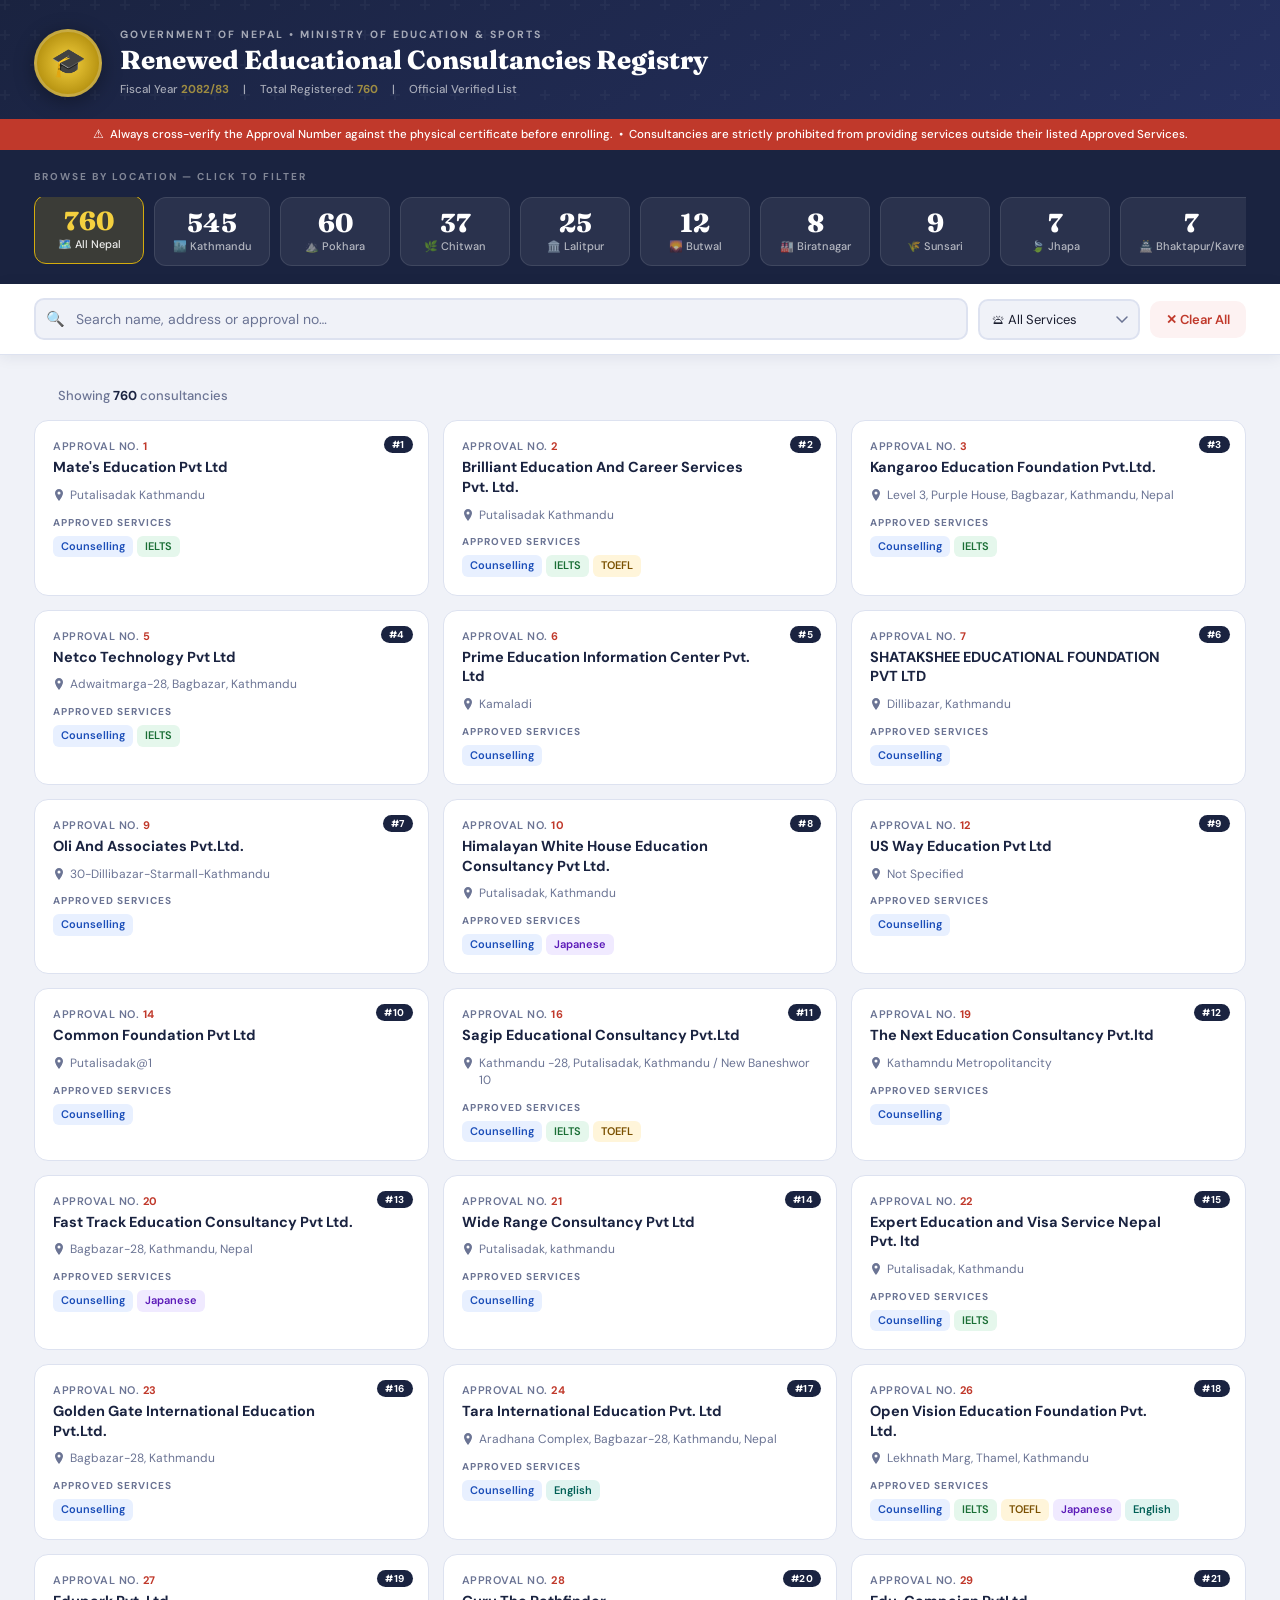
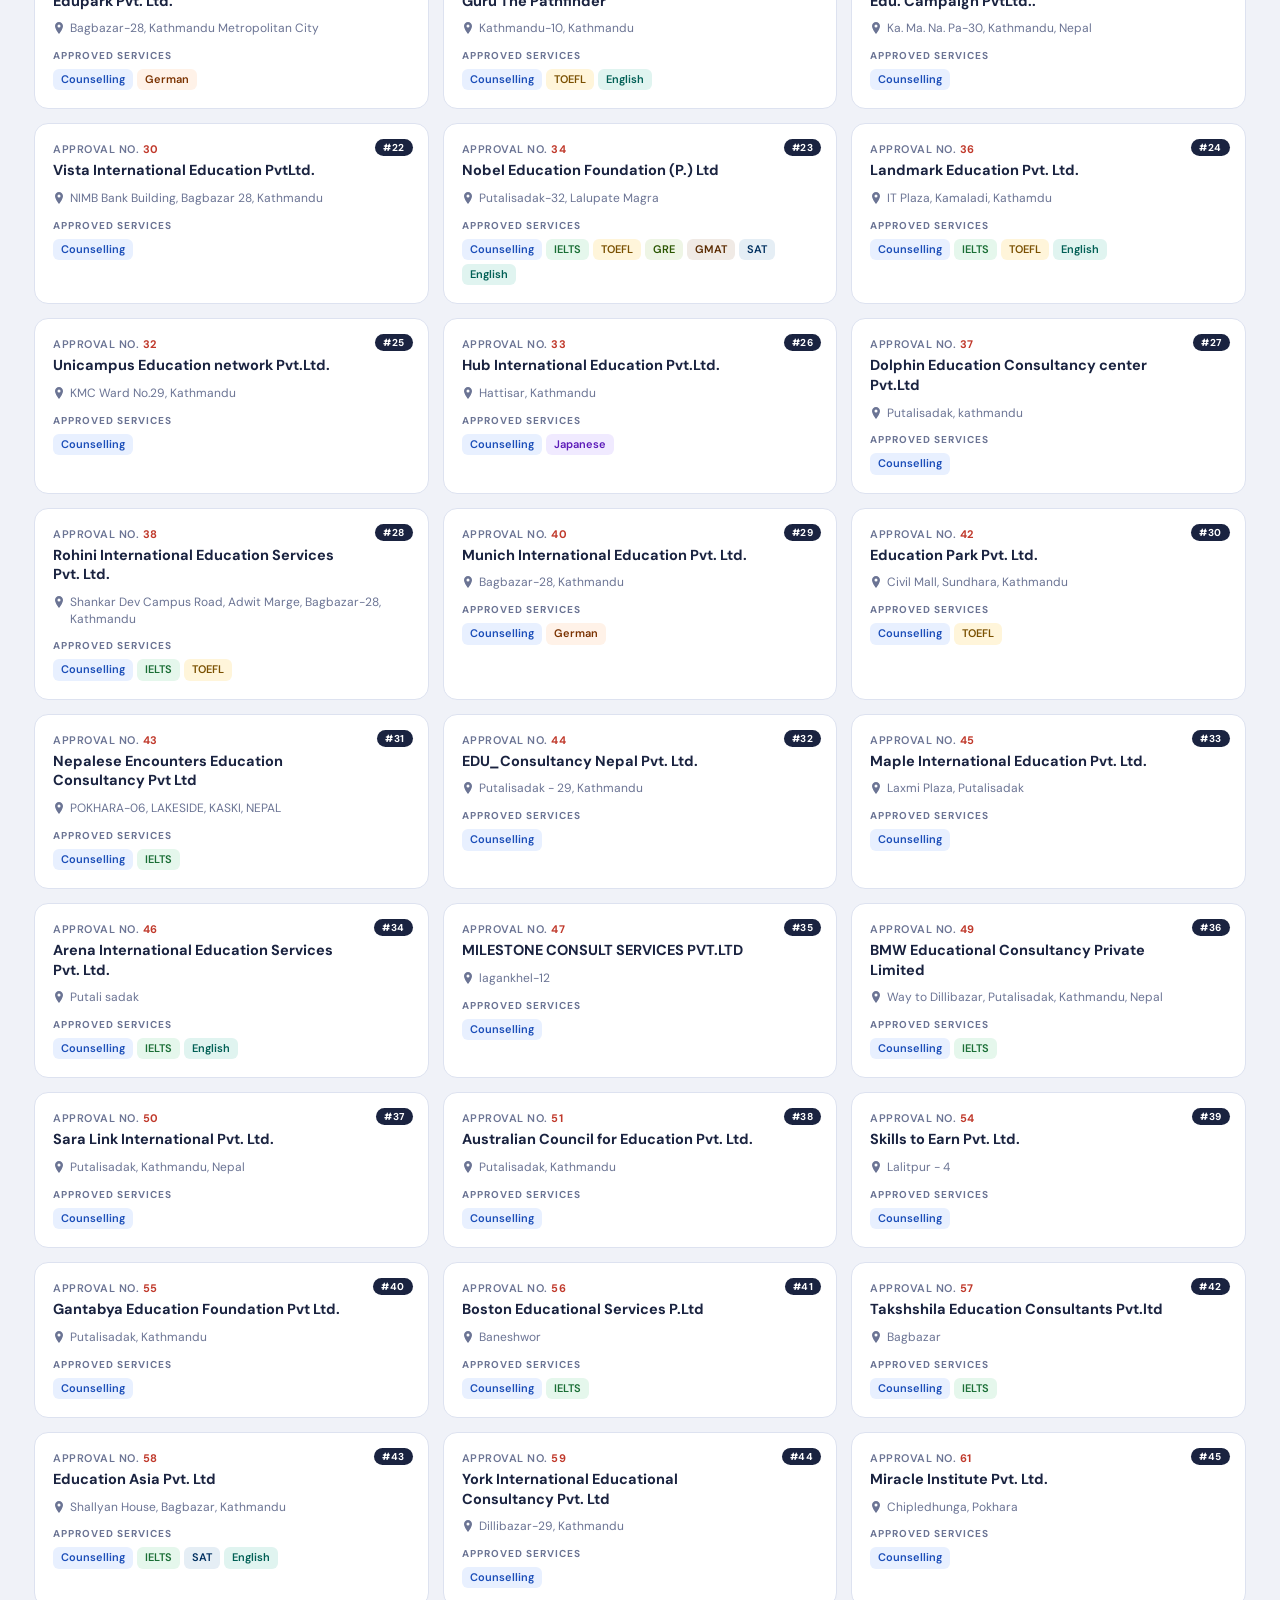
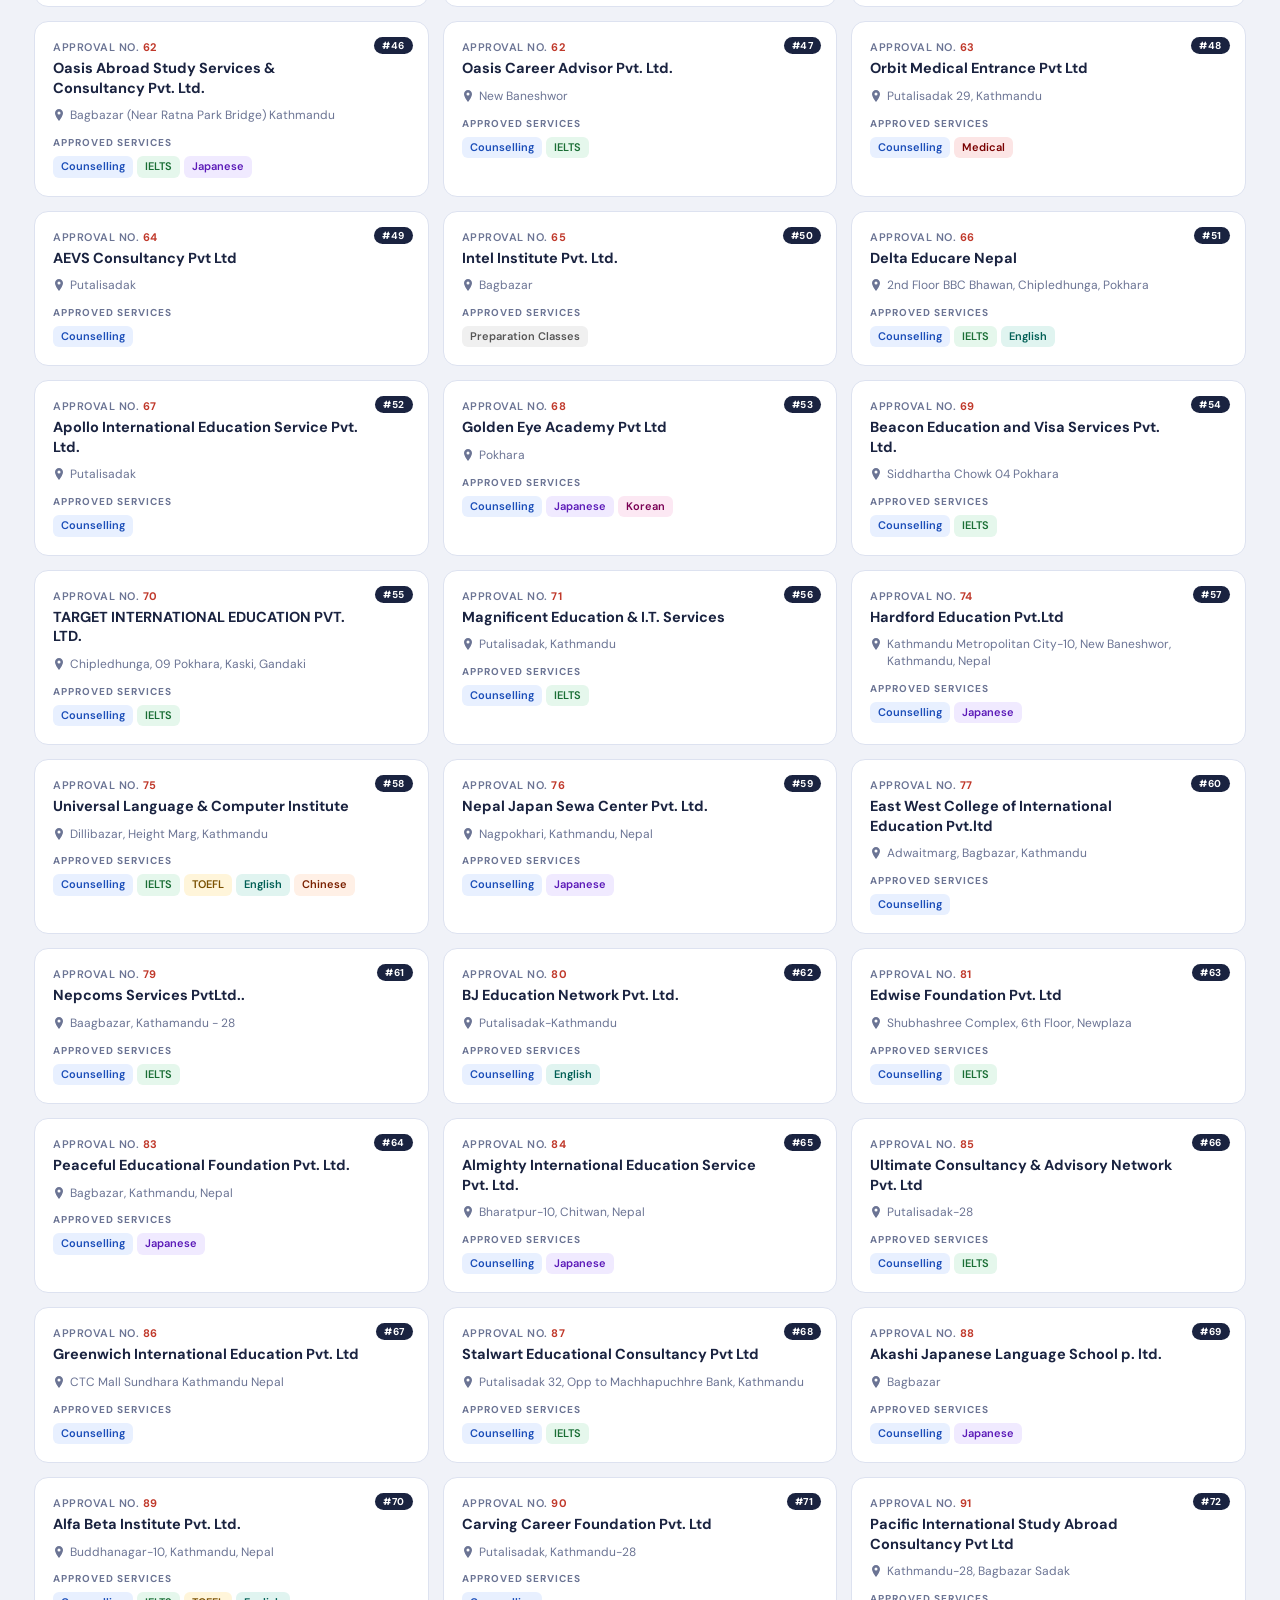
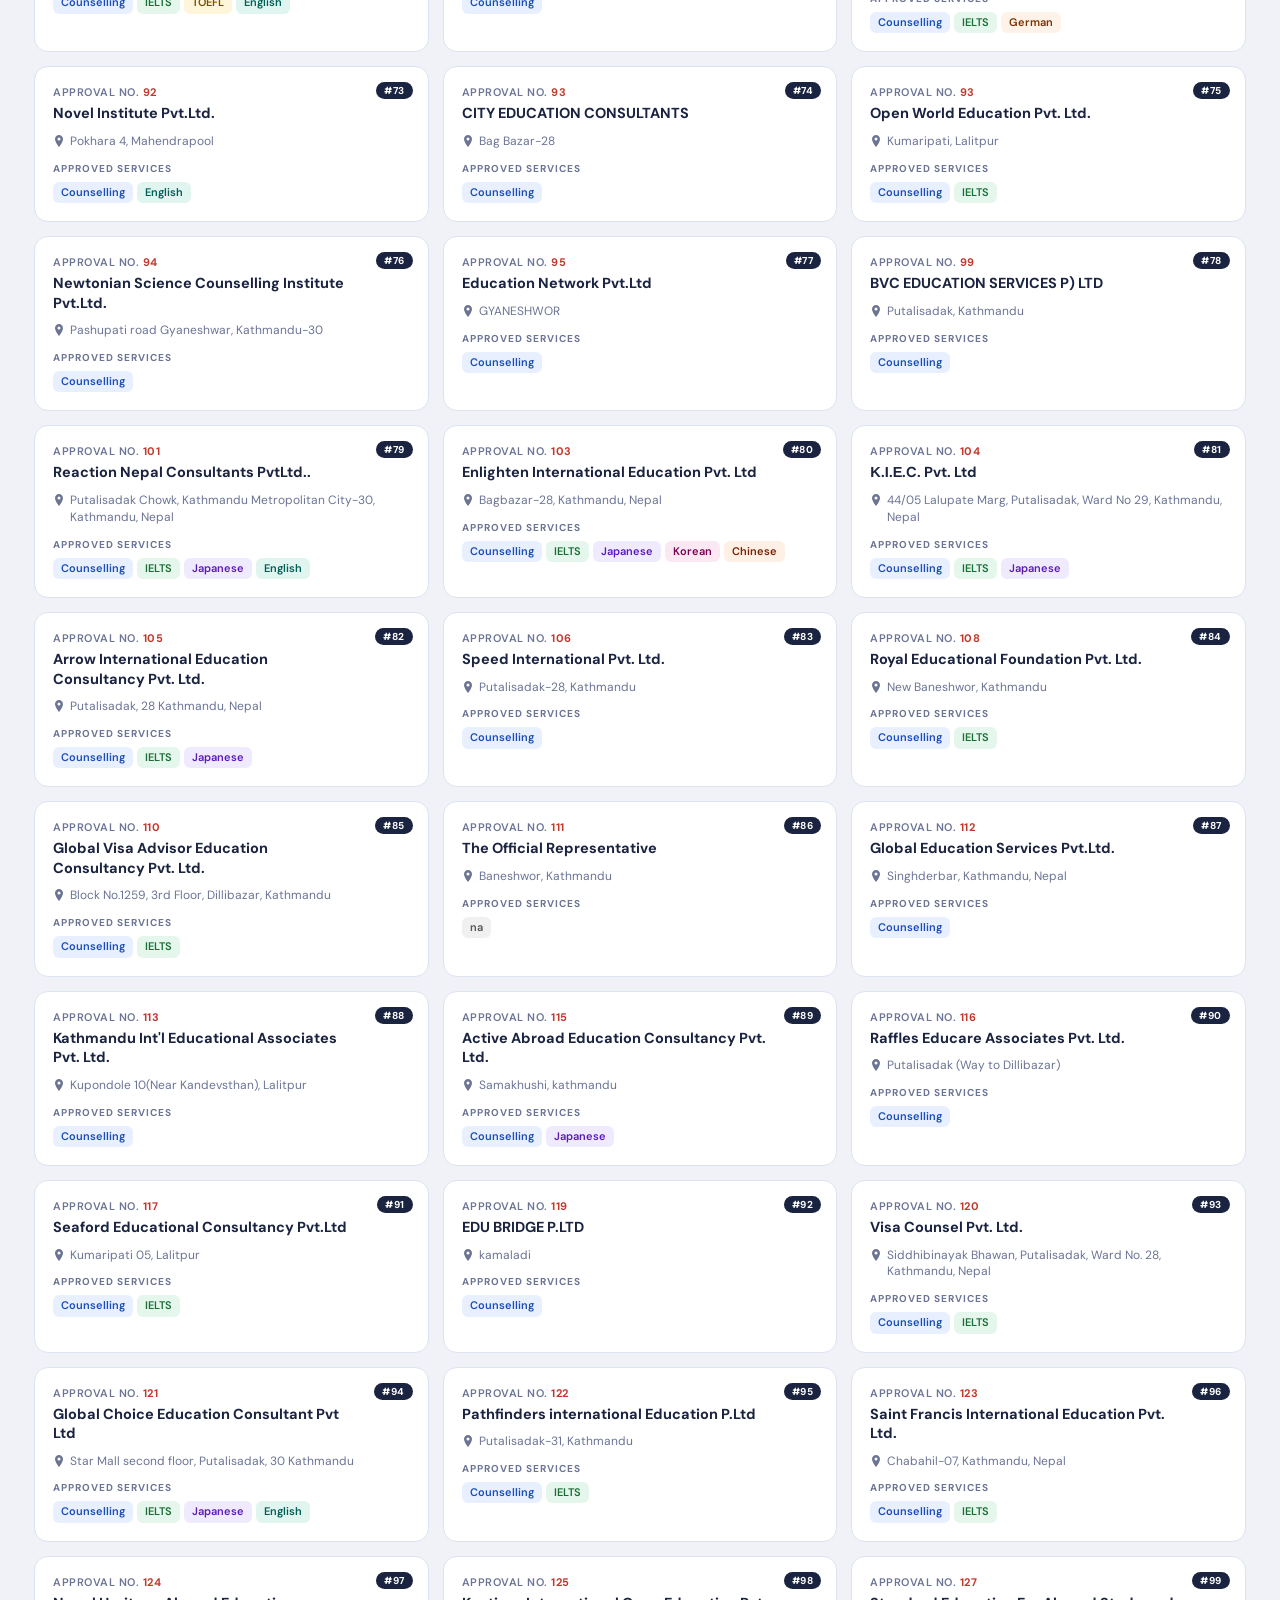
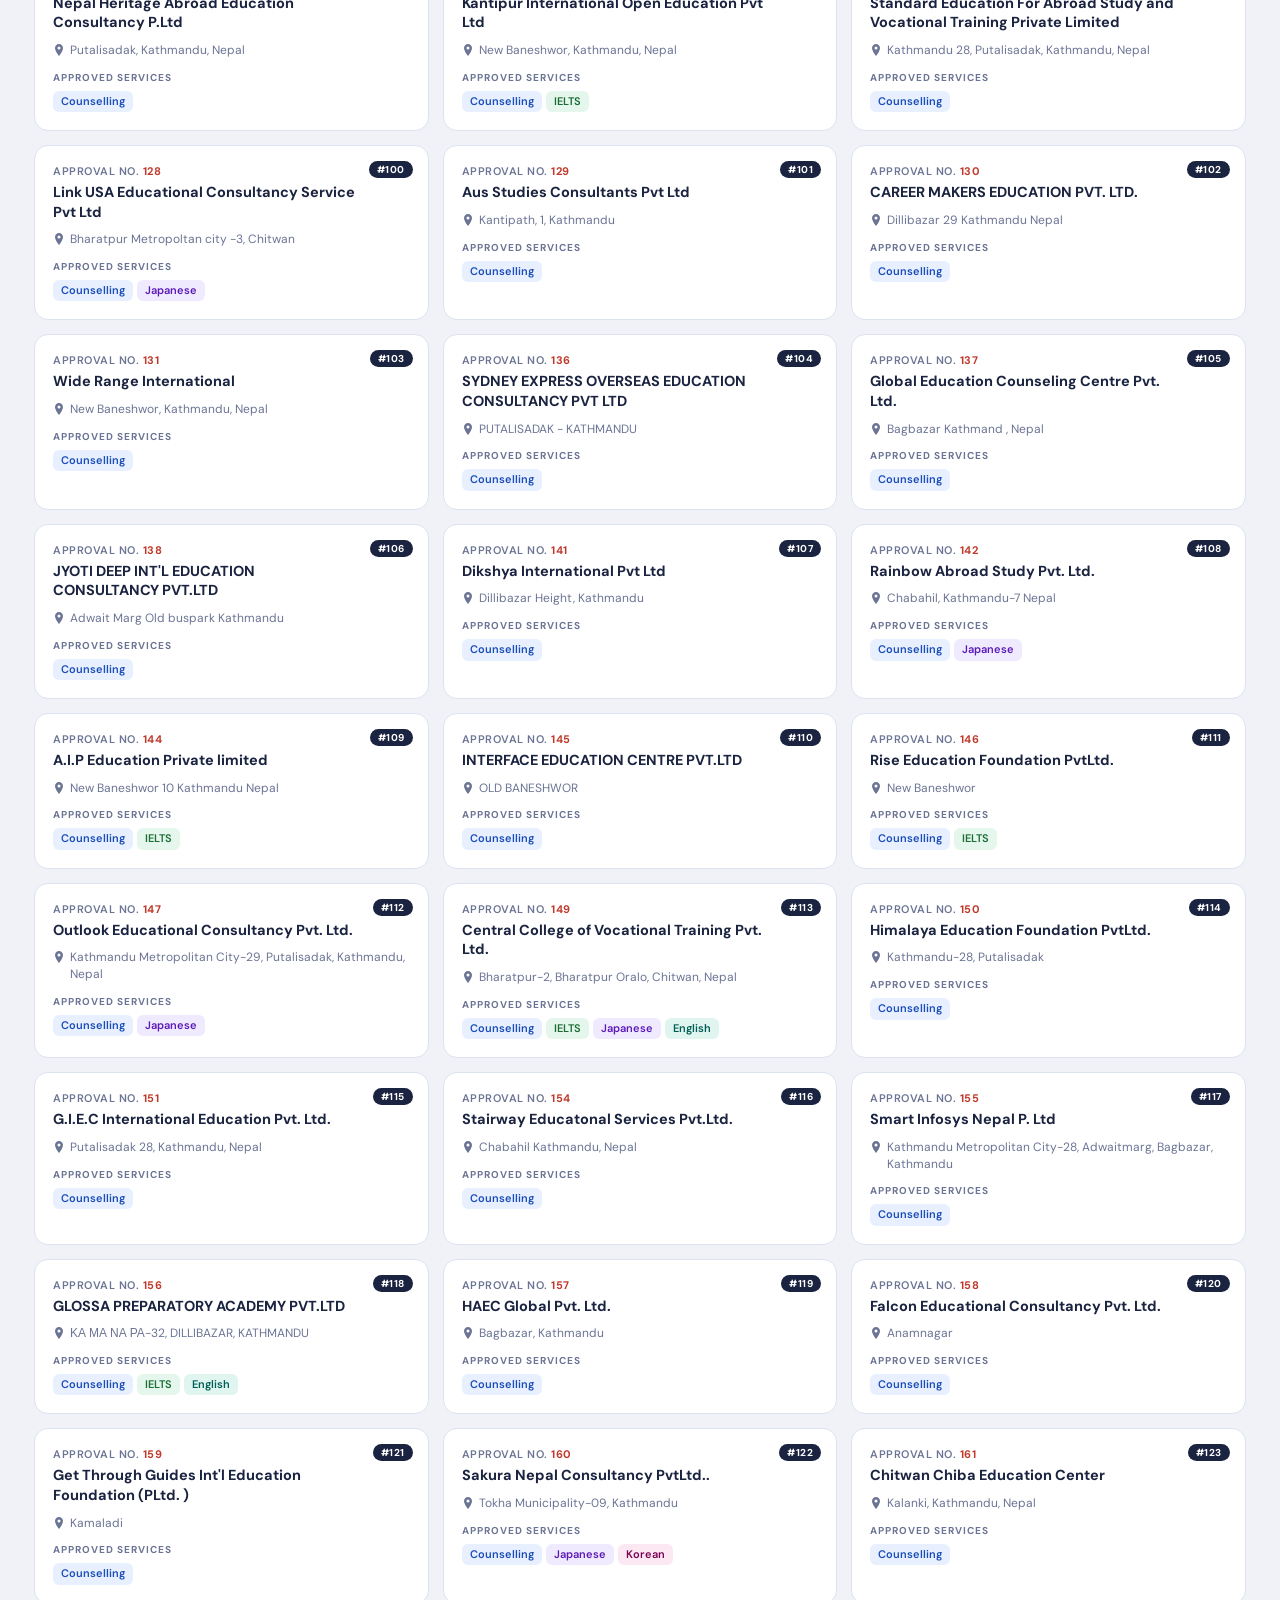
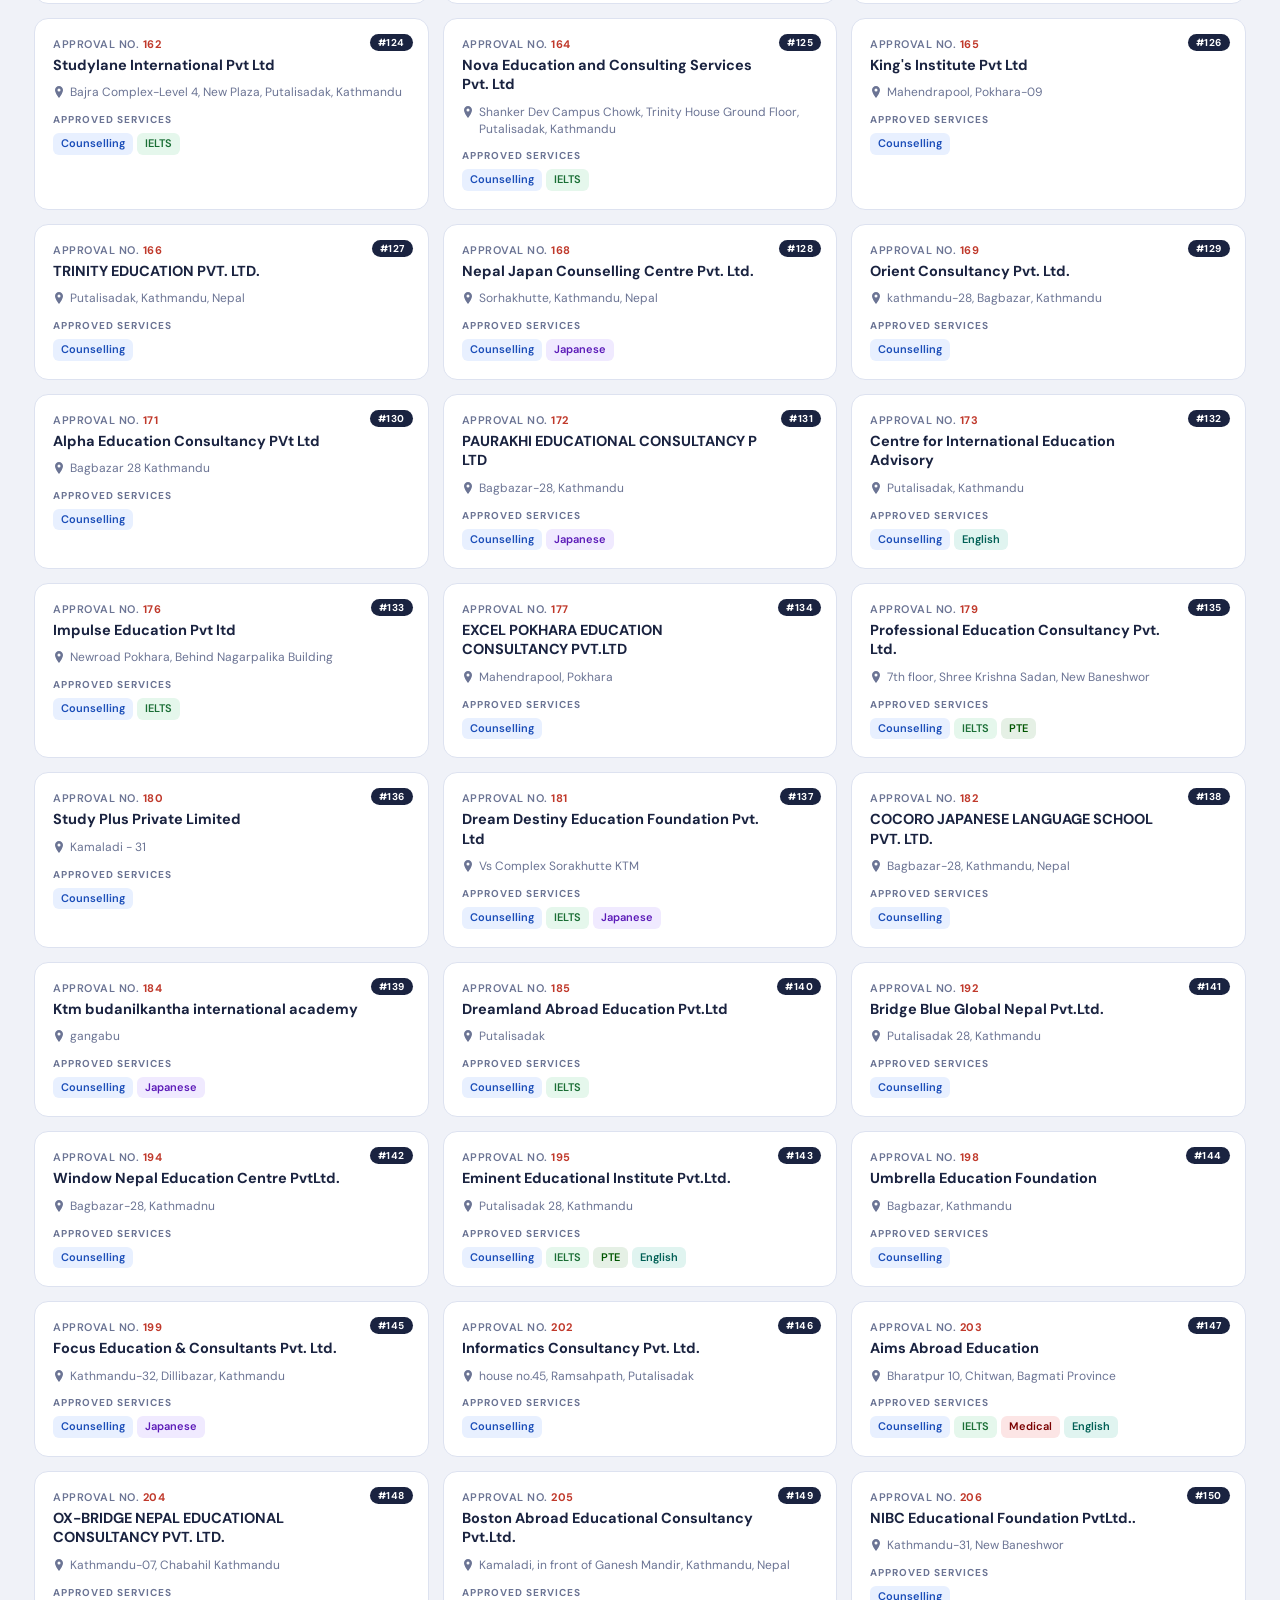
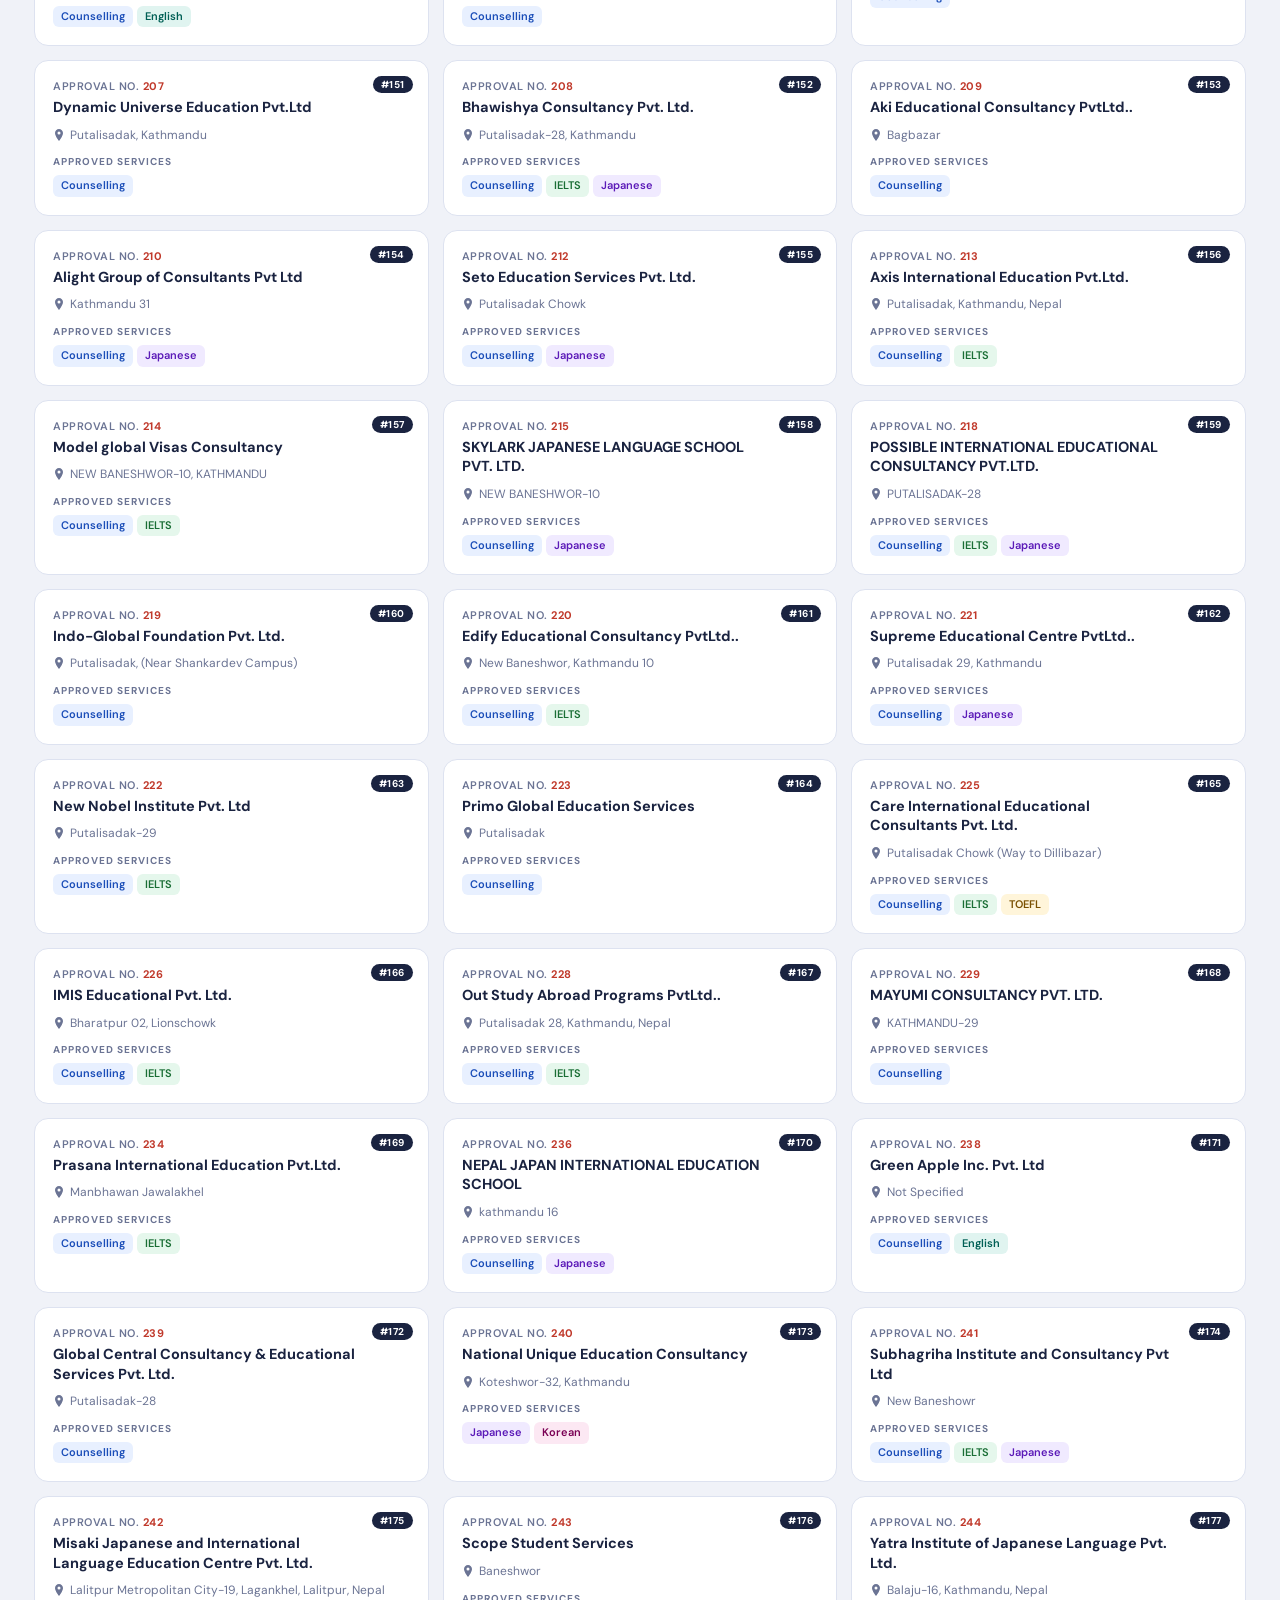
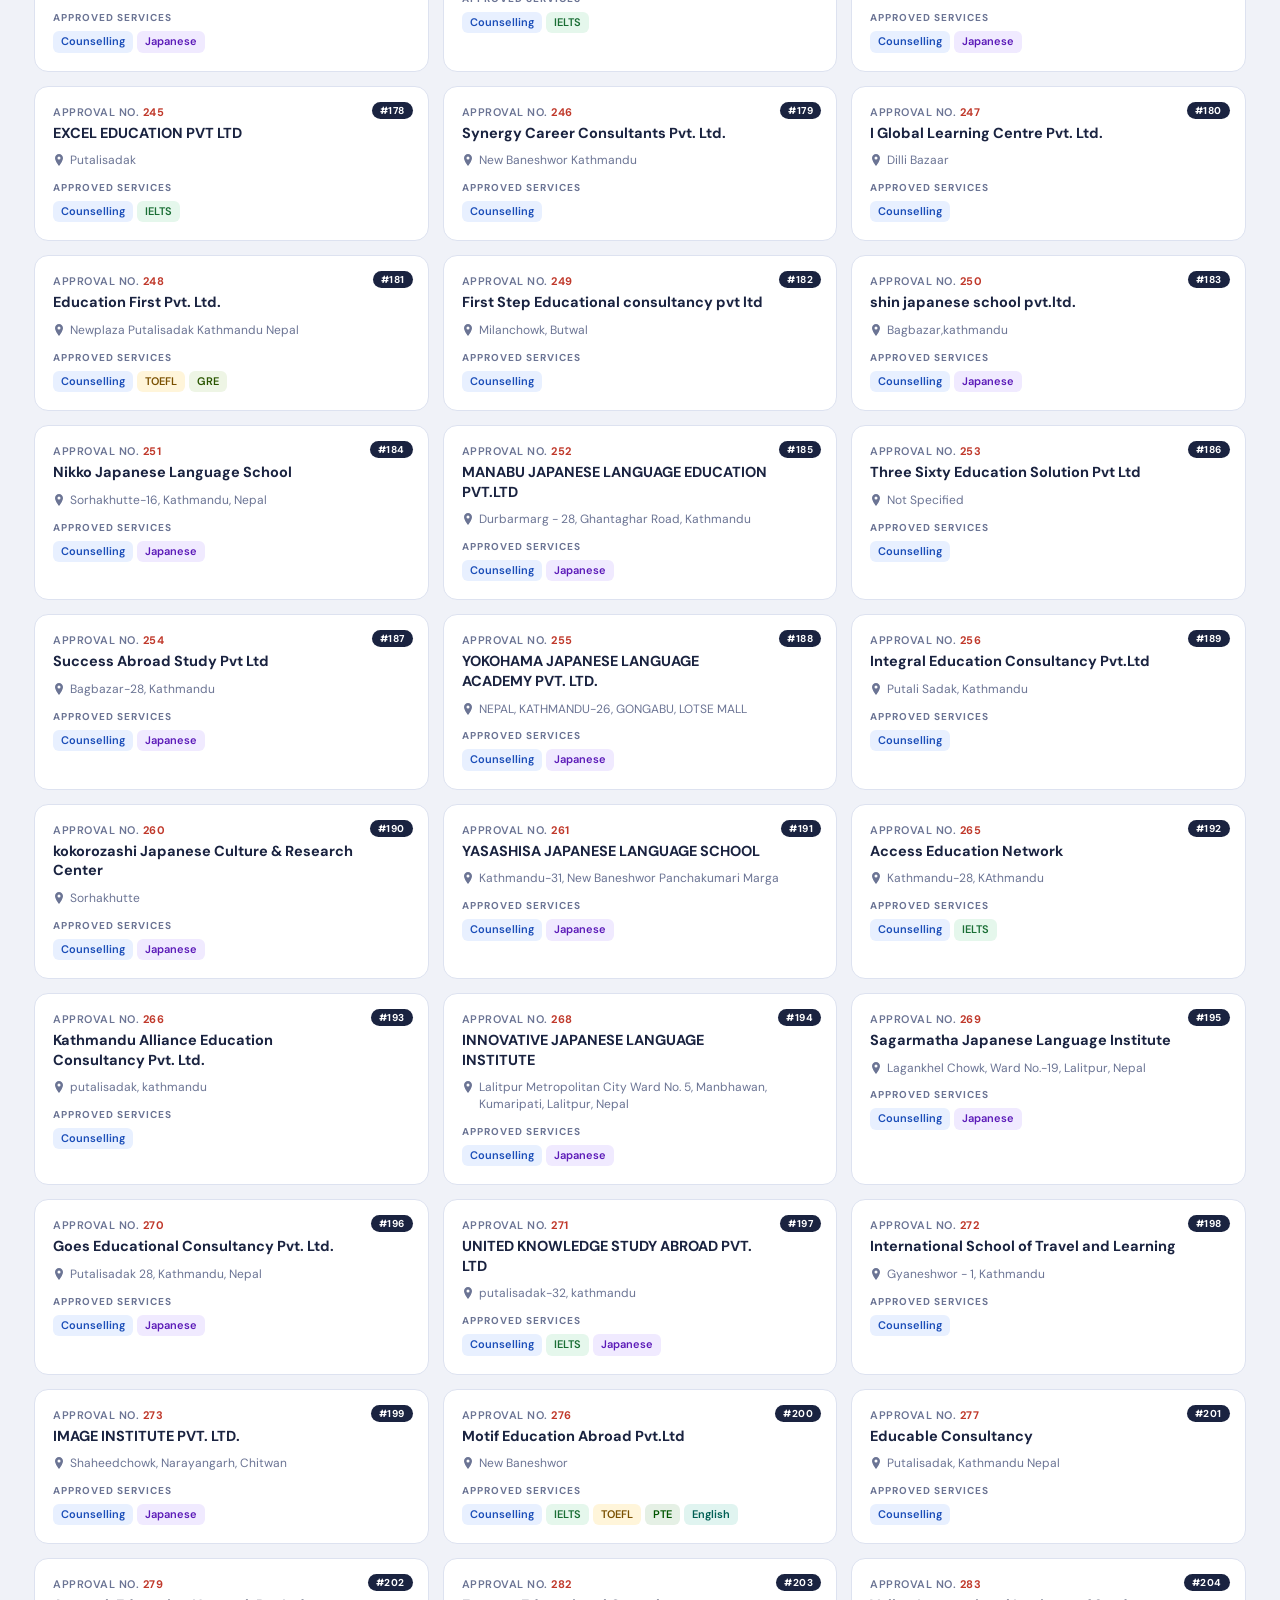
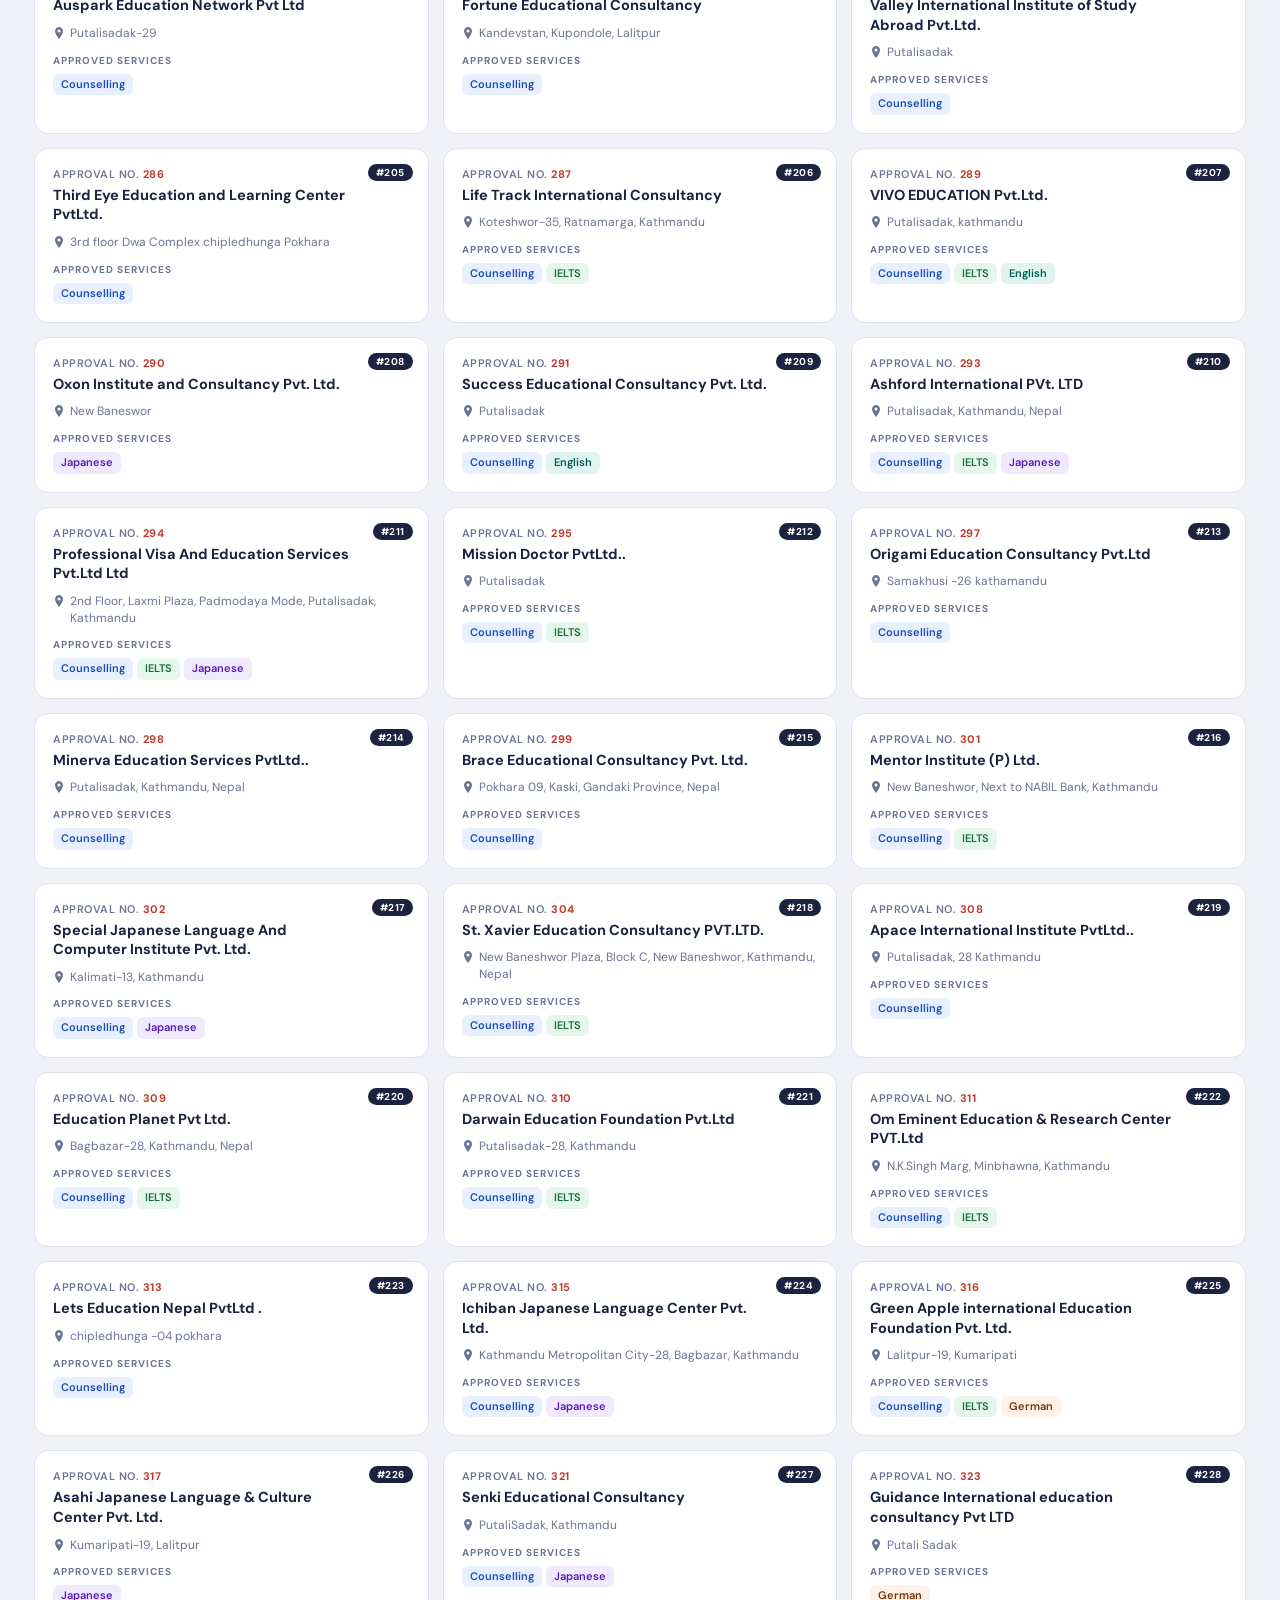
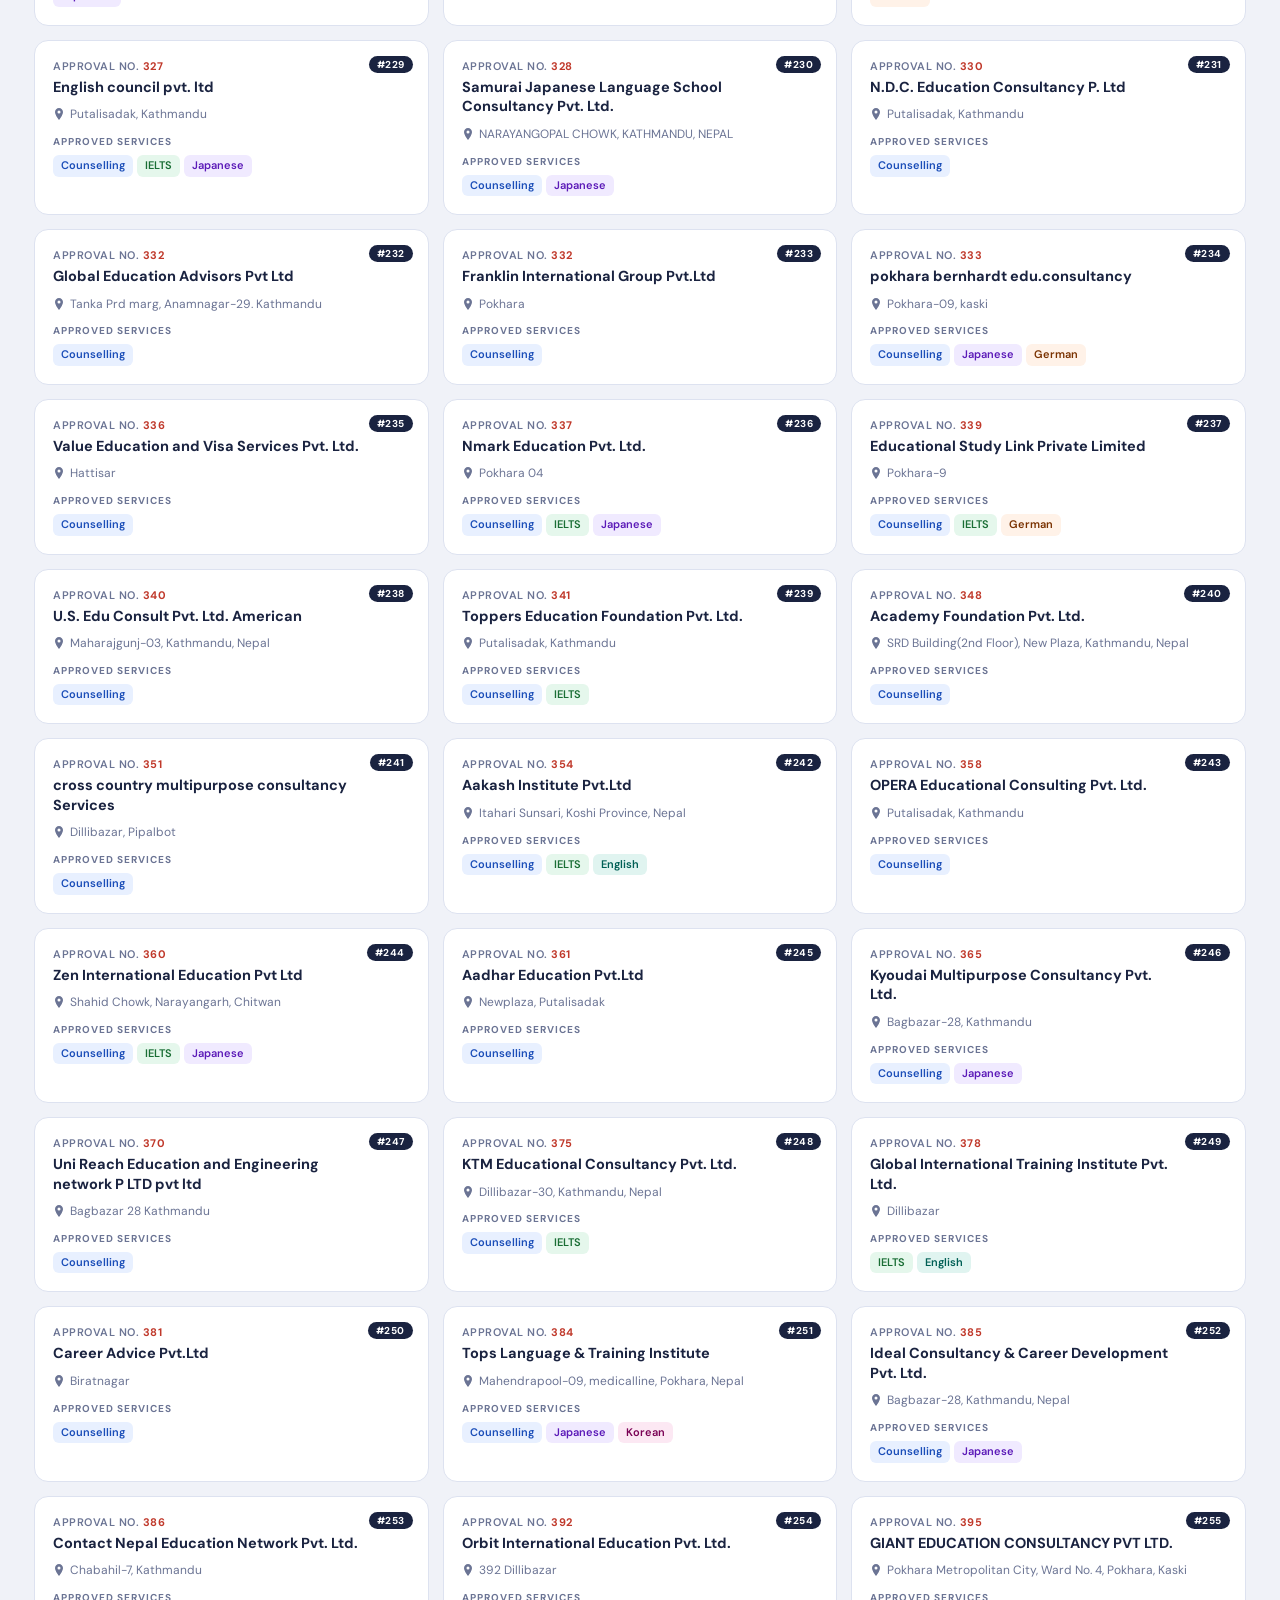
==== index.html @ 08cacb6c "Add files via upload" ====
<!DOCTYPE html>
<html lang="en">
<head>
<meta charset="UTF-8">
<meta name="viewport" content="width=device-width, initial-scale=1.0">
<title>Renewed Consultancies Registry FY 2082/83 | Ministry of Education & Sports, Nepal</title>
<link href="https://fonts.googleapis.com/css2?family=DM+Sans:ital,wght@0,300;0,400;0,500;0,600;0,700;1,400&family=Fraunces:wght@700;800&display=swap" rel="stylesheet">
<link rel="stylesheet" href="styles.css">
</head>
<body>
<noscript><div style="padding:16px;background:#fff3cd;color:#4f3b00;text-align:center;font-family:Arial,sans-serif;">This registry requires JavaScript. Please enable JavaScript to view the consultancy list.</div></noscript>

<header>
  <div class="hdr-inner">
    <div class="hdr-badge">🎓</div>
    <div>
      <div class="hdr-sub">Government of Nepal &bull; Ministry of Education &amp; Sports</div>
      <div class="hdr-title">Renewed Educational Consultancies Registry</div>
      <div class="hdr-meta">
        <span>Fiscal Year <b>2082/83</b></span>
        <span>|</span>
        <span>Total Registered: <b id="totalCount">–</b></span>
        <span>|</span>
        <span>Official Verified List</span>
      </div>
    </div>
  </div>
</header>

<div class="notice">
  ⚠&nbsp; Always cross-verify the Approval Number against the physical certificate before enrolling.
  &nbsp;•&nbsp; Consultancies are strictly prohibited from providing services outside their listed Approved Services.
</div>

<div class="loc-section">
  <div class="loc-inner">
    <div class="loc-label">Browse by Location — click to filter</div>
    <div class="loc-cards" id="locCards"></div>
  </div>
</div>

<div class="search-wrap">
  <div class="search-inner">
    <div class="search-box">
      <span class="s-icon">🔍</span>
      <input type="text" id="searchInput" placeholder="Search name, address or approval no…" autocomplete="off">
    </div>
    <select class="fsel" id="serviceFilter">
      <option value="">🛎 All Services</option>
      <option value="ielts">IELTS Preparation</option>
      <option value="toefl">TOEFL Preparation</option>
      <option value="pte">PTE Preparation</option>
      <option value="gre">GRE Preparation</option>
      <option value="gmat">GMAT Preparation</option>
      <option value="sat">SAT Preparation</option>
      <option value="medical">Medical Entrance</option>
      <option value="japanese">Japanese Language</option>
      <option value="english">English Language</option>
      <option value="german">German Language</option>
      <option value="korean">Korean Language</option>
      <option value="chinese">Chinese Language</option>
      <option value="french">French Language</option>
    </select>
    <button class="clear-btn" onclick="clearAll()">✕ Clear All</button>
  </div>
</div>

<div class="main">
  <div class="stats-bar">
    <div class="res-count">Showing <strong id="shownCount">–</strong> consultancies</div>
    <div class="chips" id="chips"></div>
  </div>
  <div class="grid" id="grid"></div>
</div>

<footer>
  <strong>Ministry of Education &amp; Sports — Government of Nepal</strong><br>
  Renewed Educational Consultancies Master Registry &bull; FY 2082/83<br>
  This is an official verified list. Always verify the physical approval certificate before enrolling.
</footer>

<script src="script.js" defer></script>
</body>
</html>
---- styles.css ----
:root {
  --navy:#1a2340; --navy2:#253060; --red:#C0392B; --red2:#e74c3c;
  --gold:#D4AC0D; --gold2:#f4d03f;
  --bg:#f0f2f8; --card:#fff; --border:#dde2f0;
  --text:#1a1d2e; --muted:#6b7494;
  --b-blue:#e8f0ff; --b-blue-t:#1a4db8;
  --b-green:#e5f7ec; --b-green-t:#1a6e35;
  --b-amber:#fff5da; --b-amber-t:#7a5000;
  --b-purple:#f0eaff; --b-purple-t:#5b1ab8;
  --b-teal:#e0f4f0; --b-teal-t:#005f55;
}
*{box-sizing:border-box;margin:0;padding:0}
body{font-family:'DM Sans',sans-serif;background:var(--bg);color:var(--text);min-height:100vh}

/* HEADER */
header{background:linear-gradient(145deg,var(--navy) 0%,var(--navy2) 100%);color:#fff;position:relative;overflow:hidden}
header::after{content:'';position:absolute;inset:0;background:url("data:image/svg+xml,%3Csvg width='60' height='60' viewBox='0 0 60 60' xmlns='http://www.w3.org/2000/svg'%3E%3Cg fill='%23fff' fill-opacity='0.03'%3E%3Cpath d='M36 34v-4h-2v4h-4v2h4v4h2v-4h4v-2h-4zm0-30V0h-2v4h-4v2h4v4h2V6h4V4h-4zM6 34v-4H4v4H0v2h4v4h2v-4h4v-2H6zM6 4V0H4v4H0v2h4v4h2V6h4V4H6z'/%3E%3C/g%3E%3C/svg%3E");pointer-events:none}
.hdr-inner{max-width:1260px;margin:0 auto;padding:28px 24px 22px;display:flex;align-items:center;gap:18px;position:relative;z-index:1}
.hdr-badge{width:68px;height:68px;flex-shrink:0;background:radial-gradient(circle,var(--gold2),#a07c00);border-radius:50%;display:flex;align-items:center;justify-content:center;font-size:28px;box-shadow:0 4px 20px rgba(0,0,0,.35);border:3px solid rgba(255,255,255,.2)}
.hdr-sub{font-size:10.5px;font-weight:700;letter-spacing:2px;text-transform:uppercase;opacity:.6;margin-bottom:4px}
.hdr-title{font-family:'Fraunces',serif;font-size:clamp(18px,3vw,26px);font-weight:800;line-height:1.2;margin-bottom:6px}
.hdr-meta{display:flex;gap:14px;flex-wrap:wrap}
.hdr-meta span{font-size:11.5px;opacity:.6;font-weight:500}
.hdr-meta b{color:var(--gold2);opacity:1}

/* NOTICE */
.notice{background:var(--red);color:#fff;font-size:11.5px;font-weight:500;padding:7px 24px;text-align:center;line-height:1.5}

/* LOCATION STAT CARDS */
.loc-section{background:var(--navy);padding:20px 0 0}
.loc-inner{max-width:1260px;margin:0 auto;padding:0 24px}
.loc-label{font-size:10px;font-weight:700;letter-spacing:2px;text-transform:uppercase;color:rgba(255,255,255,.45);margin-bottom:14px}
.loc-cards{display:flex;gap:10px;flex-wrap:nowrap;overflow-x:auto;padding-bottom:18px;scrollbar-width:thin;scrollbar-color:rgba(255,255,255,.15) transparent}
.loc-cards::-webkit-scrollbar{height:4px}
.loc-cards::-webkit-scrollbar-thumb{background:rgba(255,255,255,.15);border-radius:4px}
.loc-card{flex-shrink:0;background:rgba(255,255,255,.07);border:1.5px solid rgba(255,255,255,.1);border-radius:12px;padding:12px 18px;cursor:pointer;transition:background .18s,border-color .18s,transform .15s;text-align:center;min-width:110px}
.loc-card:hover{background:rgba(255,255,255,.13);border-color:rgba(255,255,255,.25);transform:translateY(-1px)}
.loc-card.active{background:rgba(212,172,13,.18);border-color:var(--gold);transform:translateY(-2px)}
.loc-card .loc-num{font-family:'Fraunces',serif;font-size:26px;font-weight:800;color:#fff;line-height:1;margin-bottom:3px}
.loc-card .loc-name{font-size:11px;color:rgba(255,255,255,.65);font-weight:500;white-space:nowrap}
.loc-card.active .loc-num{color:var(--gold2)}
.loc-card.active .loc-name{color:rgba(255,255,255,.9)}

/* STICKY SEARCH */
.search-wrap{background:var(--card);border-bottom:1px solid var(--border);position:sticky;top:0;z-index:100;box-shadow:0 2px 14px rgba(26,35,64,.08)}
.search-inner{max-width:1260px;margin:0 auto;padding:14px 24px;display:flex;gap:10px;align-items:center;flex-wrap:wrap}
.search-box{flex:1;min-width:180px;position:relative}
.search-box input{width:100%;padding:10px 14px 10px 40px;border:2px solid var(--border);border-radius:10px;font-size:14px;font-family:'DM Sans',sans-serif;color:var(--text);background:var(--bg);transition:border-color .2s,box-shadow .2s;outline:none}
.search-box input:focus{border-color:var(--navy);box-shadow:0 0 0 3px rgba(26,35,64,.1);background:#fff}
.search-box input::placeholder{color:var(--muted)}
.s-icon{position:absolute;left:12px;top:50%;transform:translateY(-50%);color:var(--muted);font-size:15px}
.fsel{padding:10px 30px 10px 12px;border:2px solid var(--border);border-radius:10px;font-size:13px;font-family:'DM Sans',sans-serif;color:var(--text);background:var(--bg);cursor:pointer;outline:none;min-width:148px;transition:border-color .2s;appearance:none;background-image:url("data:image/svg+xml,%3Csvg xmlns='http://www.w3.org/2000/svg' width='12' height='7' viewBox='0 0 12 7'%3E%3Cpath d='M1 1l5 5 5-5' stroke='%236b7494' stroke-width='1.5' fill='none' stroke-linecap='round'/%3E%3C/svg%3E");background-repeat:no-repeat;background-position:right 10px center}
.fsel:focus{border-color:var(--navy)}
.clear-btn{padding:10px 16px;border:none;border-radius:10px;background:#fdf2f2;color:var(--red);font-size:13px;font-weight:600;font-family:'DM Sans',sans-serif;cursor:pointer;transition:background .2s;white-space:nowrap}
.clear-btn:hover{background:#fce}

/* STATS BAR */
.stats-bar{max-width:1260px;margin:0 auto;padding:14px 24px 0;display:flex;align-items:center;gap:14px;flex-wrap:wrap}
.res-count{font-size:13px;color:var(--muted);font-weight:500}
.res-count strong{color:var(--navy);font-weight:700}
.chips{display:flex;gap:6px;flex-wrap:wrap}
.chip{padding:3px 10px;border-radius:20px;font-size:11px;font-weight:600;background:var(--navy);color:#fff;display:flex;align-items:center;gap:4px}
.chip button{background:none;border:none;color:rgba(255,255,255,.65);cursor:pointer;font-size:12px;padding:0;line-height:1}

/* GRID */
.main{max-width:1260px;margin:0 auto;padding:18px 24px 60px}
.grid{display:grid;grid-template-columns:repeat(auto-fill,minmax(330px,1fr));gap:14px;margin-top:16px}

/* CARD */
.card{background:var(--card);border-radius:14px;border:1.5px solid var(--border);padding:18px;transition:transform .17s,box-shadow .17s,border-color .17s;position:relative;overflow:hidden}
.card:hover{transform:translateY(-2px);box-shadow:0 8px 28px rgba(26,35,64,.11);border-color:#c0ccee}
.card-sn{position:absolute;top:15px;right:15px;background:var(--navy);color:#fff;font-size:10px;font-weight:700;padding:2px 8px;border-radius:20px;letter-spacing:.5px}
.card-appr{font-size:11px;color:var(--muted);font-weight:600;letter-spacing:.5px;text-transform:uppercase;margin-bottom:5px}
.card-appr b{color:var(--red)}
.card-name{font-size:14.5px;font-weight:700;color:var(--navy);line-height:1.35;margin-bottom:9px;padding-right:50px}
.card-addr{display:flex;align-items:flex-start;gap:5px;font-size:12px;color:var(--muted);margin-bottom:12px;line-height:1.4}
.card-addr svg{flex-shrink:0;margin-top:1px}
.svc-label{font-size:10px;font-weight:700;letter-spacing:1px;text-transform:uppercase;color:var(--muted);margin-bottom:7px}
.tags{display:flex;flex-wrap:wrap;gap:4px}
.tag{padding:3px 8px;border-radius:6px;font-size:11px;font-weight:600;line-height:1.4}
.tc{background:var(--b-blue);color:var(--b-blue-t)}
.ti{background:var(--b-green);color:var(--b-green-t)}
.tt{background:var(--b-amber);color:var(--b-amber-t)}
.tj{background:var(--b-purple);color:var(--b-purple-t)}
.te{background:var(--b-teal);color:var(--b-teal-t)}
.tg{background:#fff2e8;color:#7a3200}
.tk{background:#fce8f3;color:#7a0054}
.tch{background:#fff0e6;color:#7a2000}
.tgre{background:#eef5e5;color:#2a5500}
.tgma{background:#f0eae5;color:#5a2a00}
.tsa{background:#e5eef5;color:#003060}
.tme{background:#fce5e5;color:#7a0000}
.tpt{background:#e5f0e5;color:#005500}
.to{background:#f0f0f0;color:#555}

/* EMPTY */
.empty{grid-column:1/-1;text-align:center;padding:80px 20px}
.empty-icon{font-size:52px;opacity:.35;margin-bottom:14px}
.empty h3{font-size:19px;color:var(--navy);margin-bottom:6px;font-family:'Fraunces',serif}
.empty p{font-size:13px;color:var(--muted)}

/* FOOTER */
footer{background:var(--navy);color:rgba(255,255,255,.5);text-align:center;padding:18px 24px;font-size:11.5px;line-height:1.9}
footer strong{color:rgba(255,255,255,.8)}

mark{background:#fff2b0;color:inherit;border-radius:2px;padding:0 1px}

@media(max-width:640px){
  .hdr-inner{flex-direction:column;align-items:flex-start}
  .grid{grid-template-columns:1fr}
  .search-inner{flex-direction:column;align-items:stretch}
  .fsel,.clear-btn{width:100%}
  .loc-card{min-width:90px;padding:10px 12px}
  .loc-card .loc-num{font-size:22px}
}
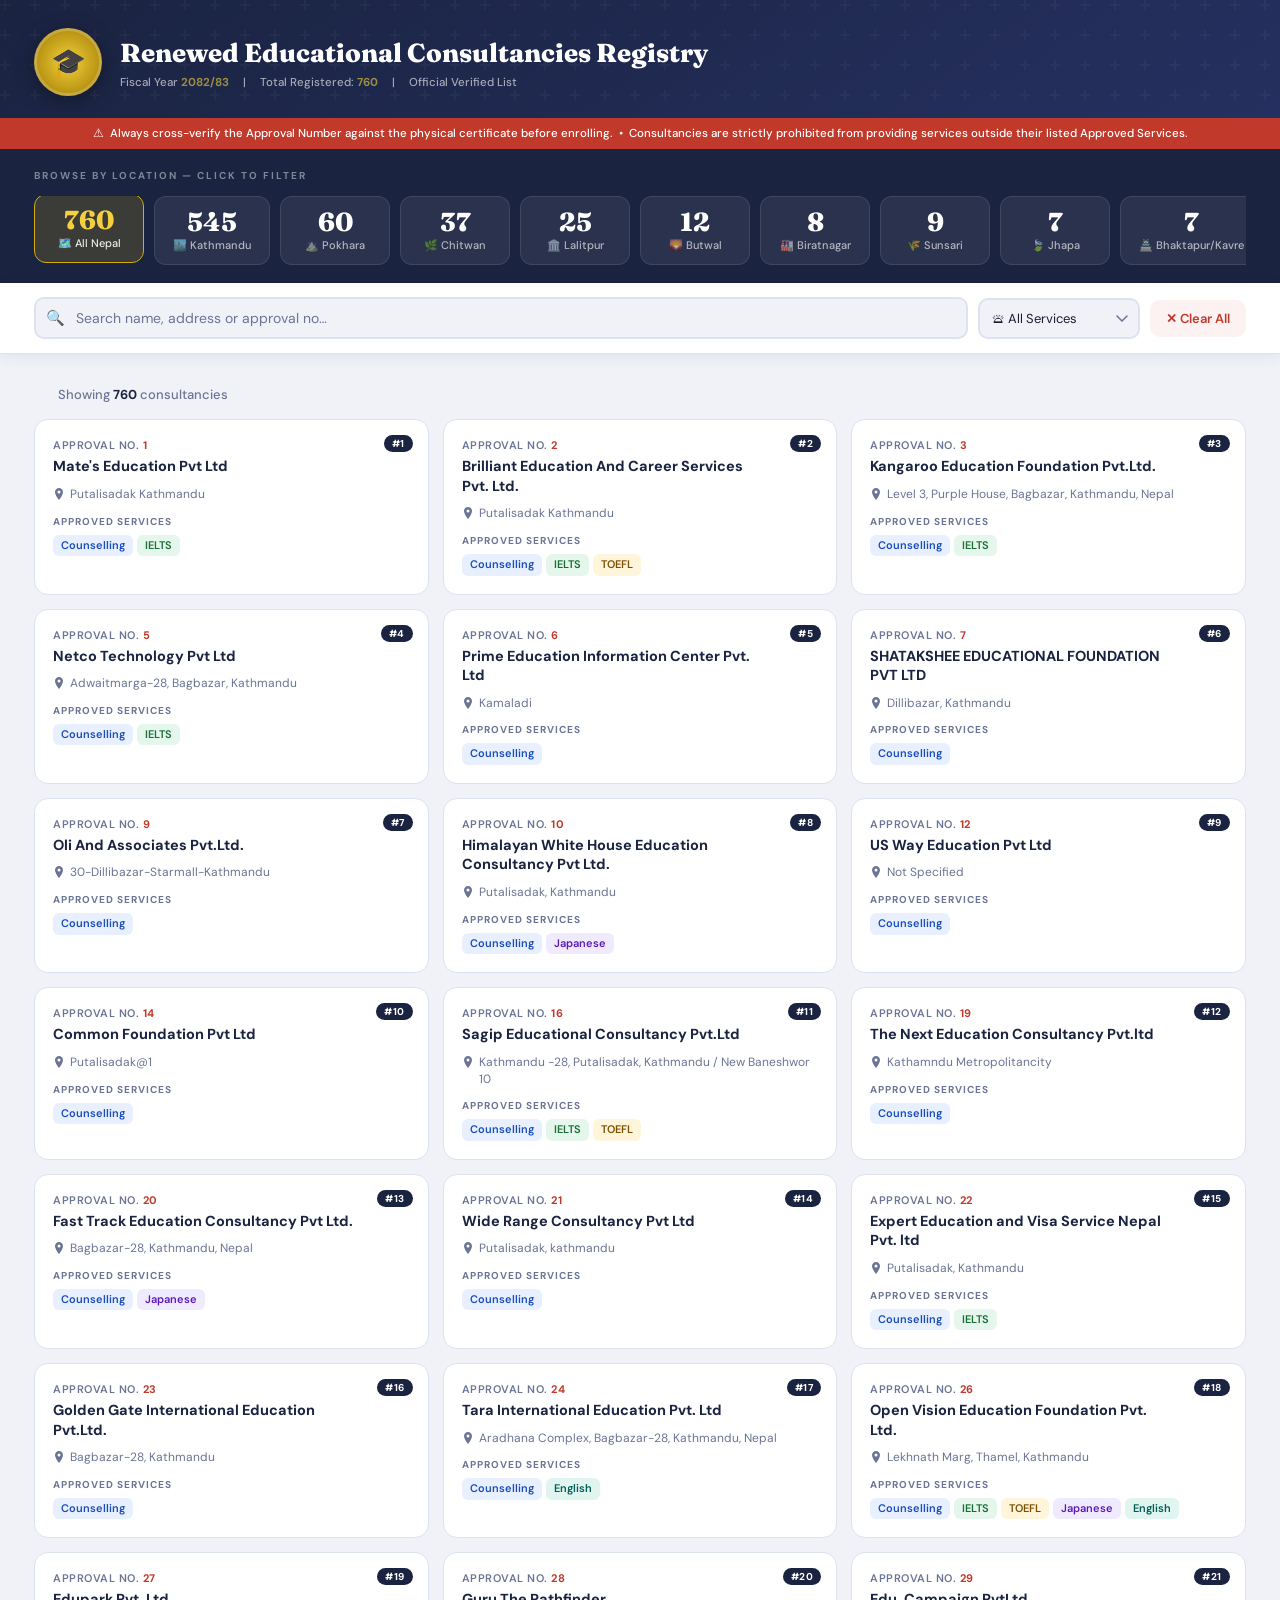
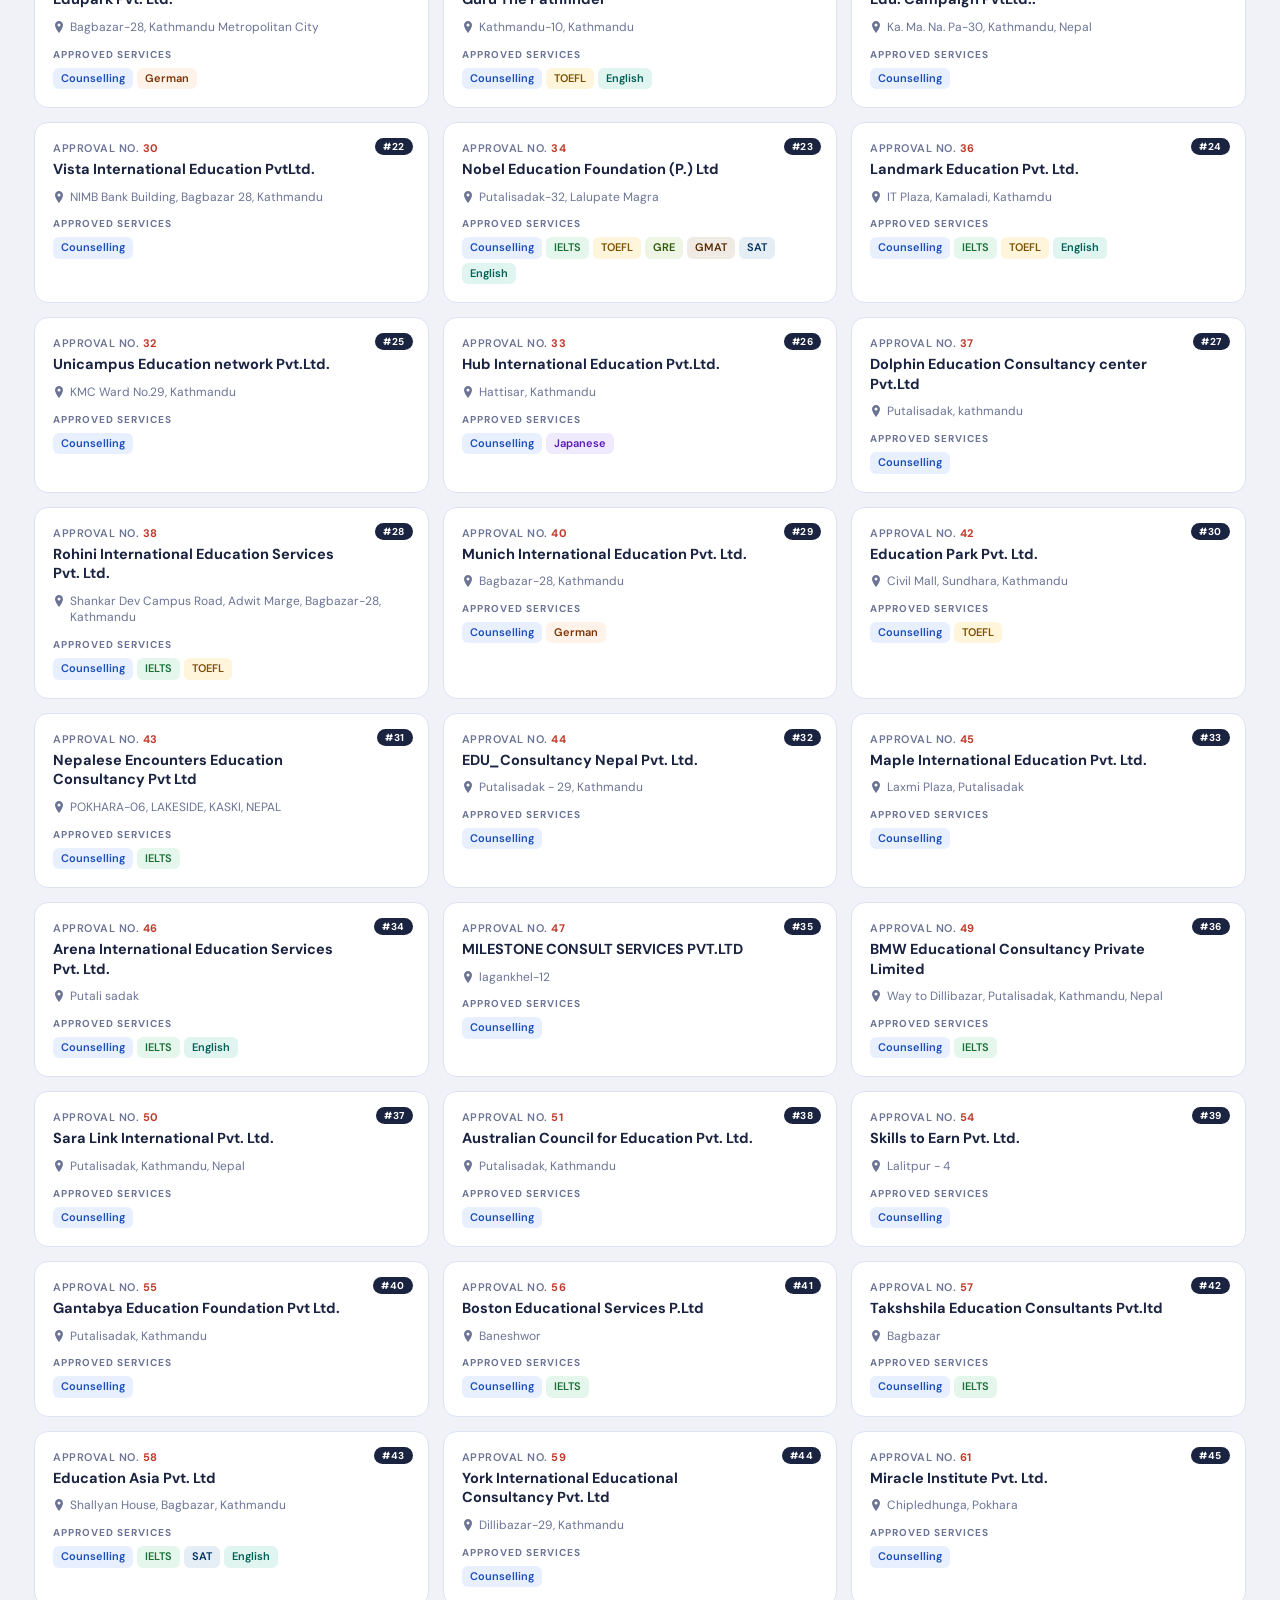
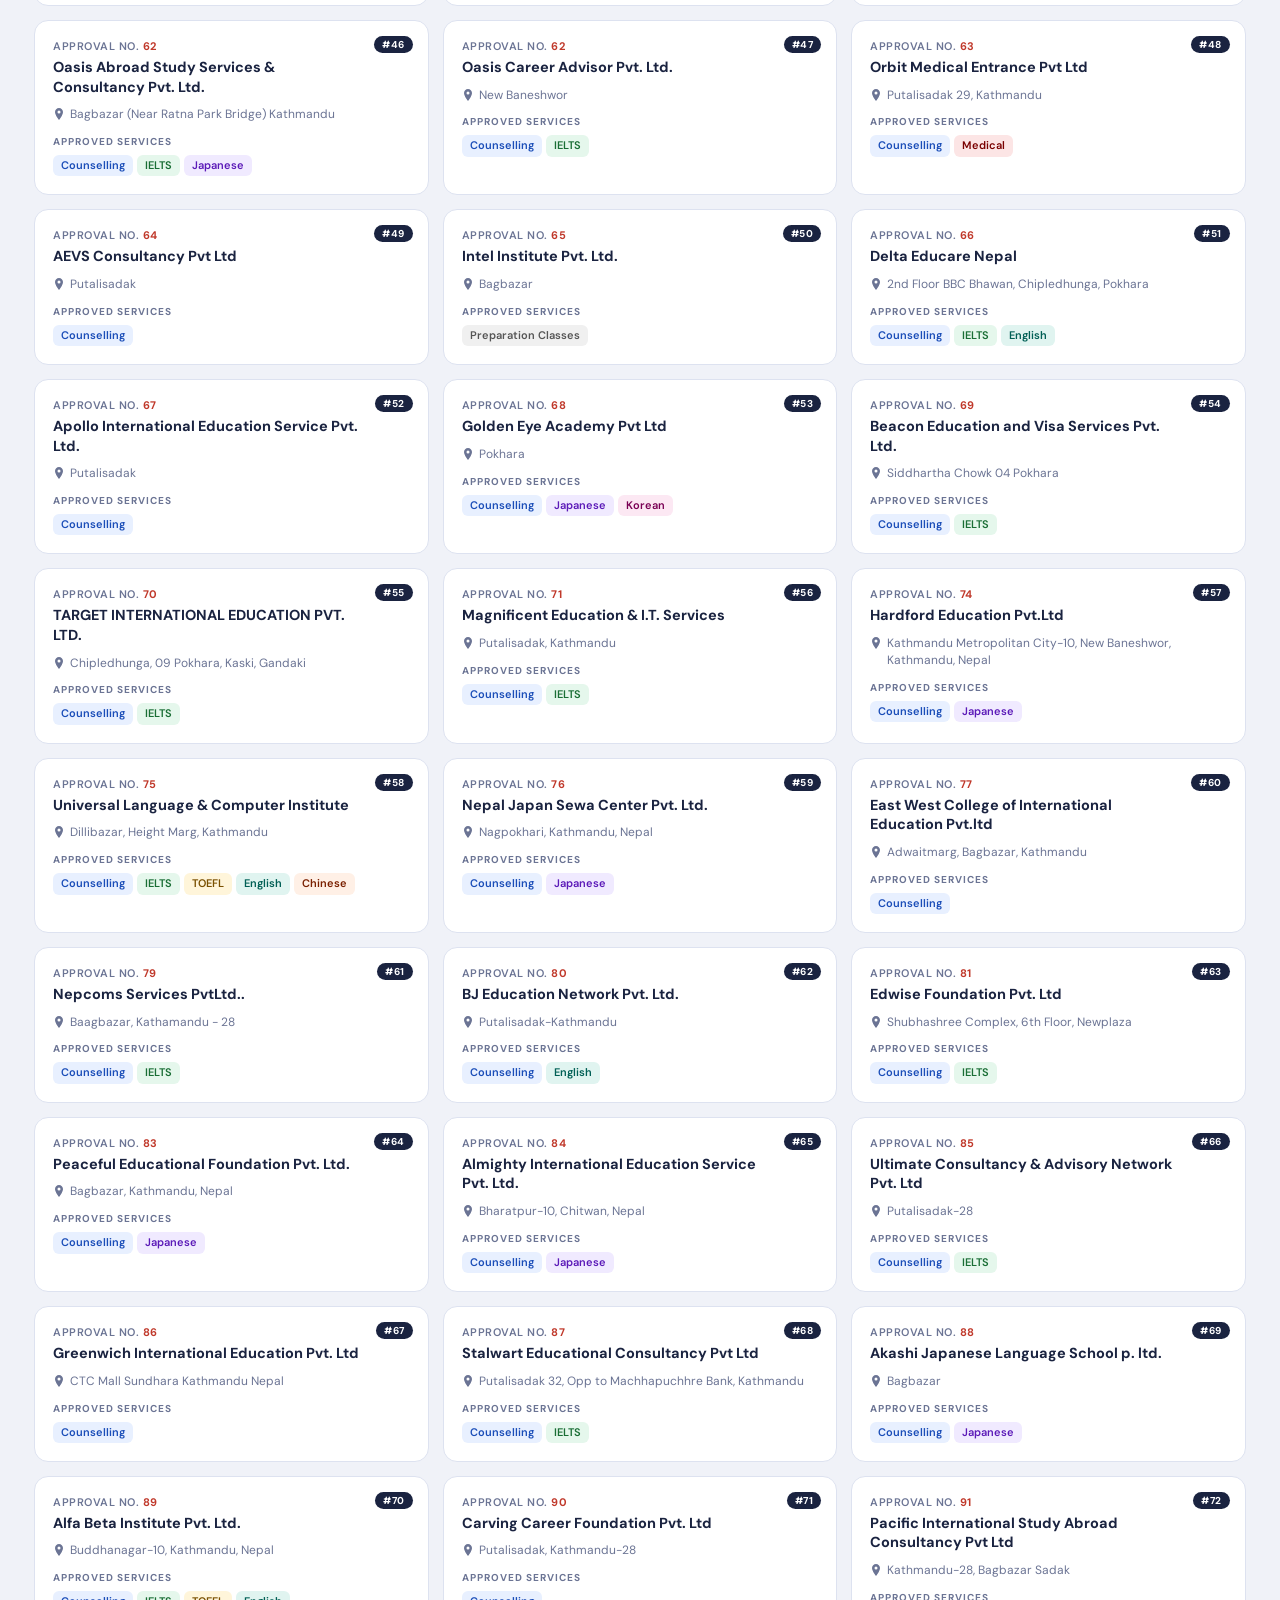
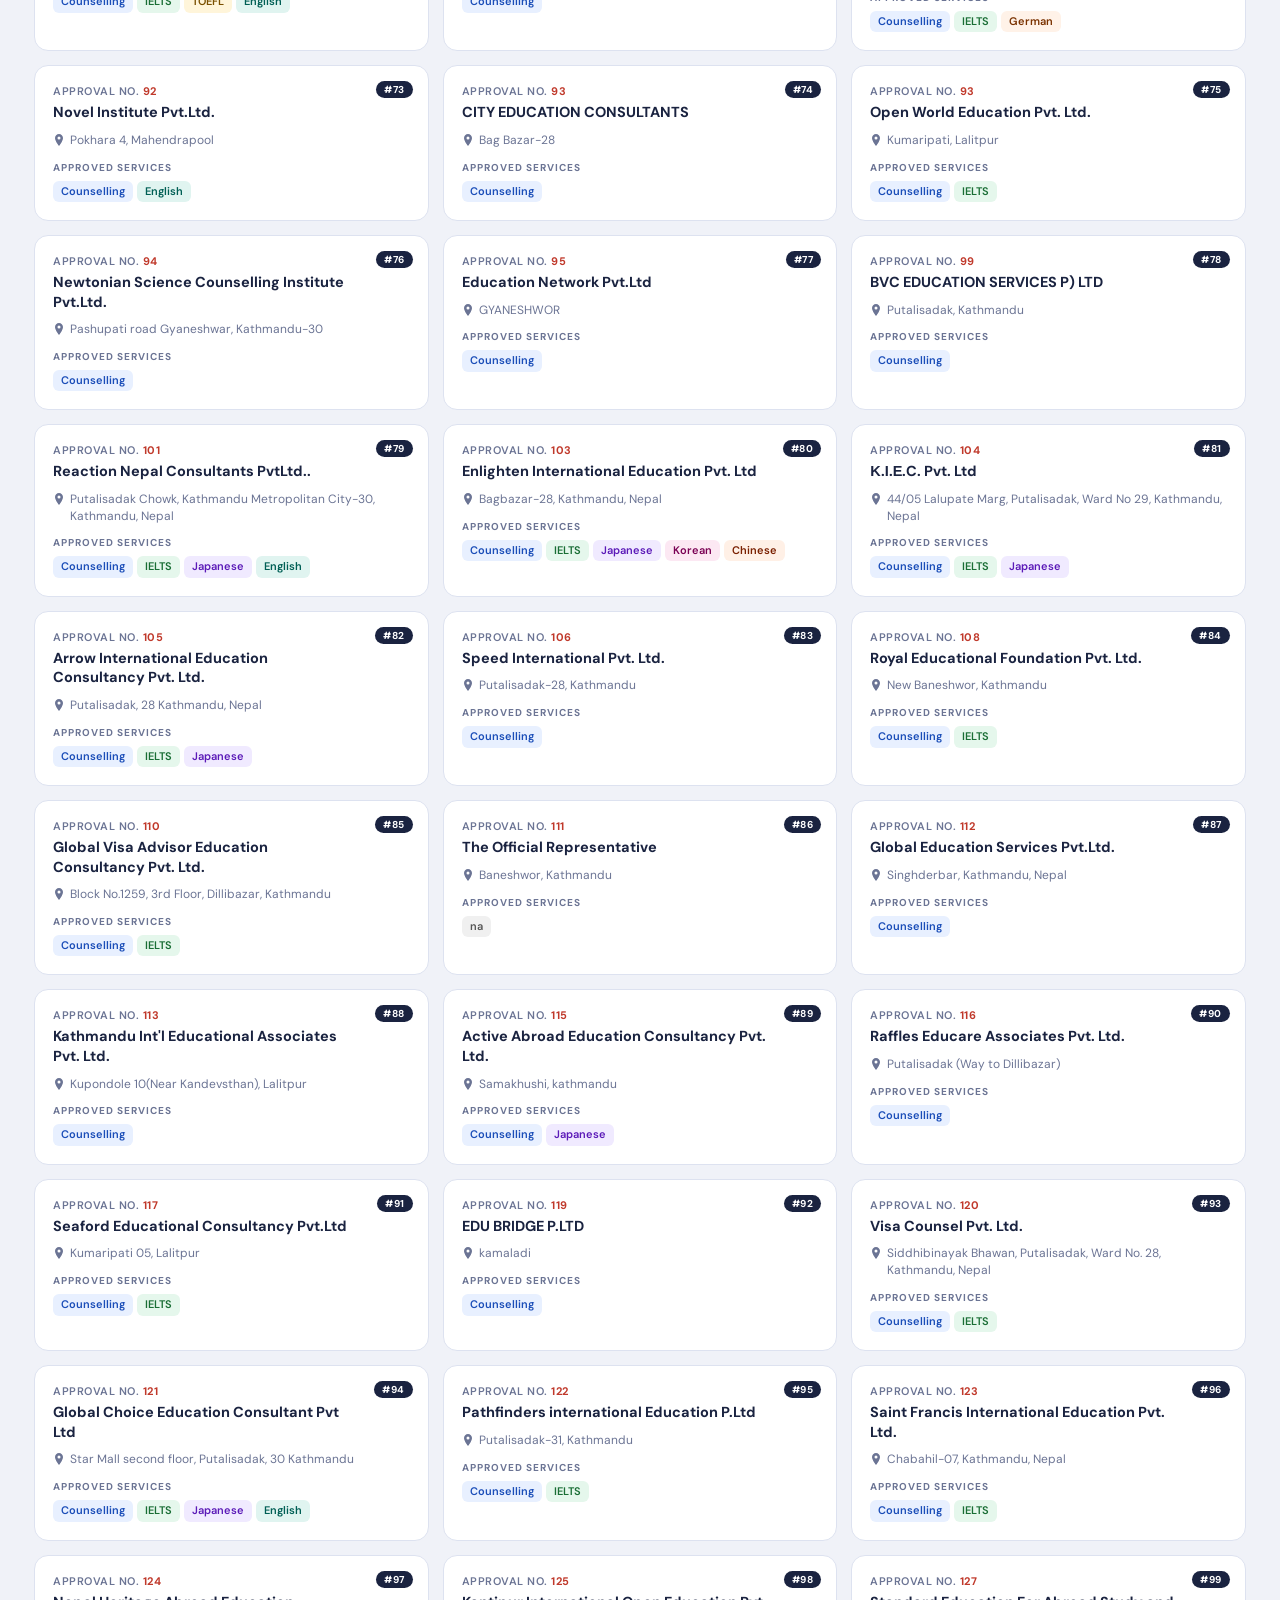
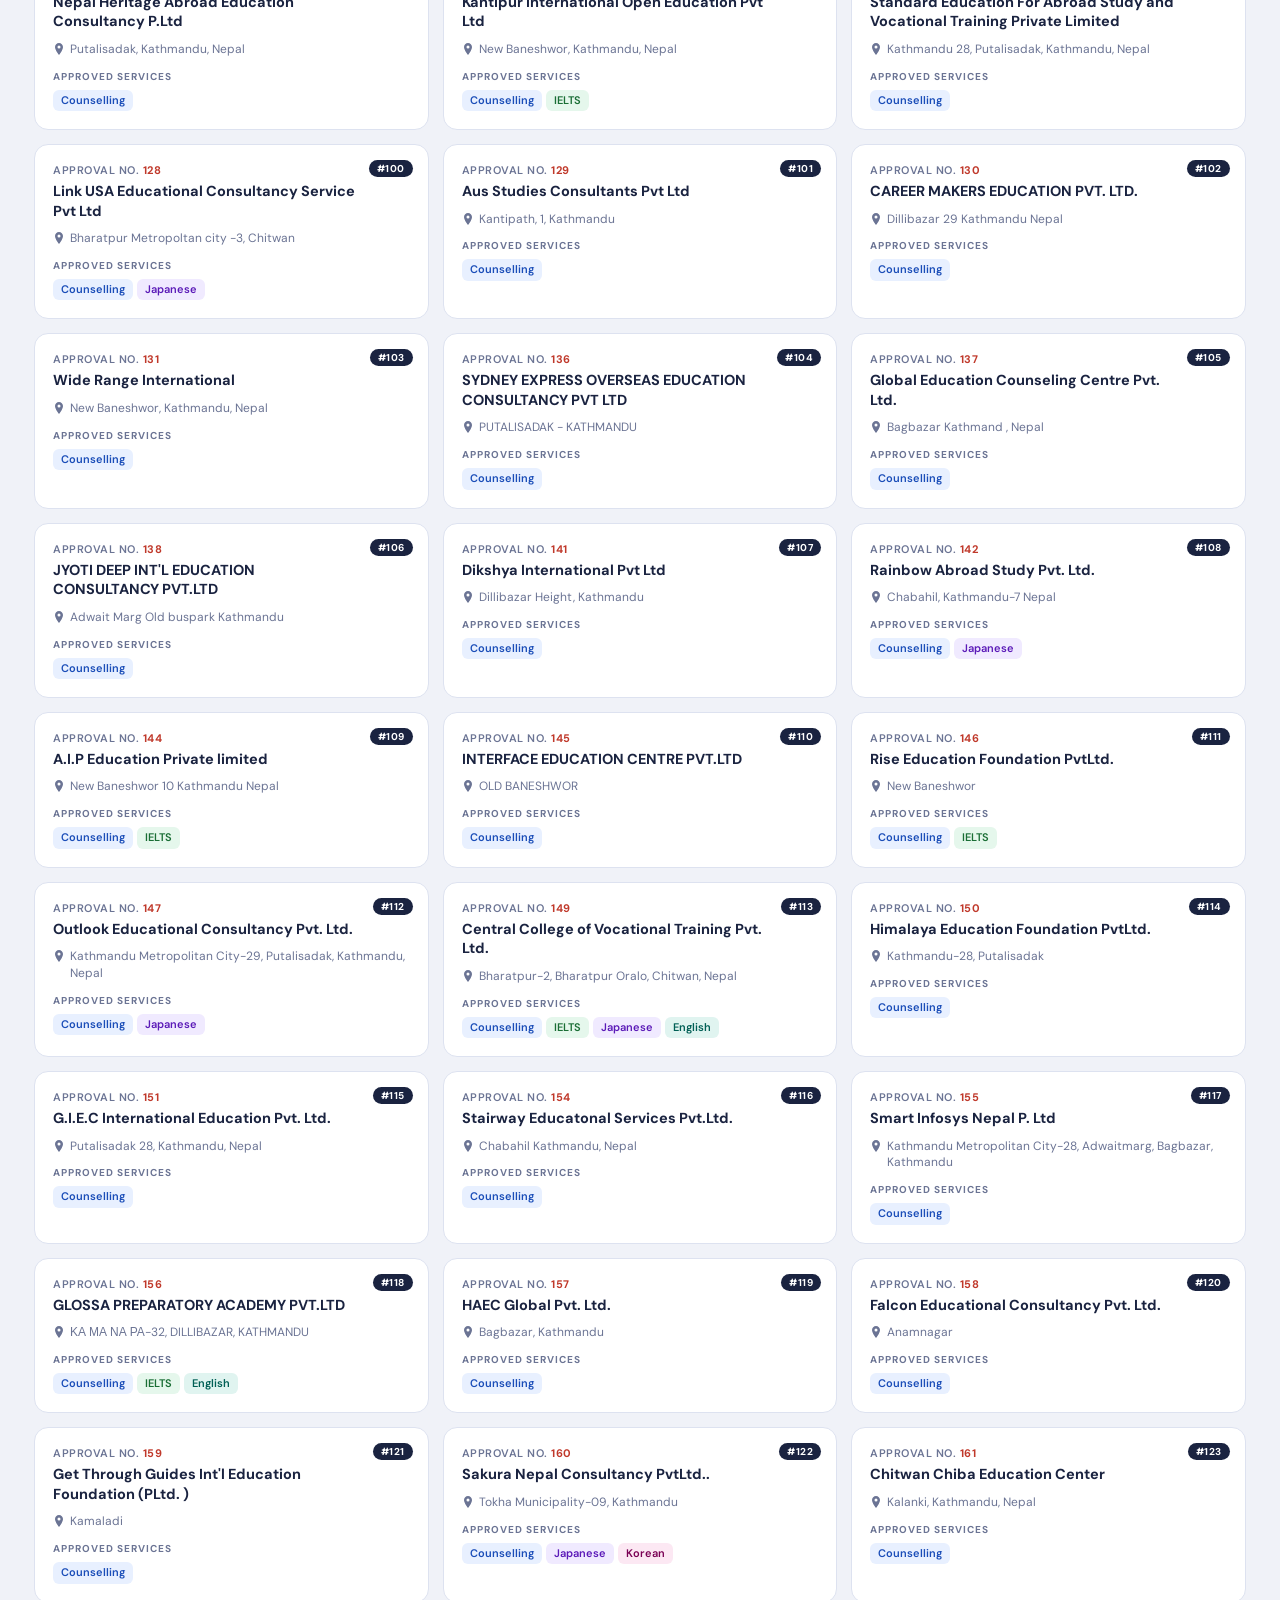
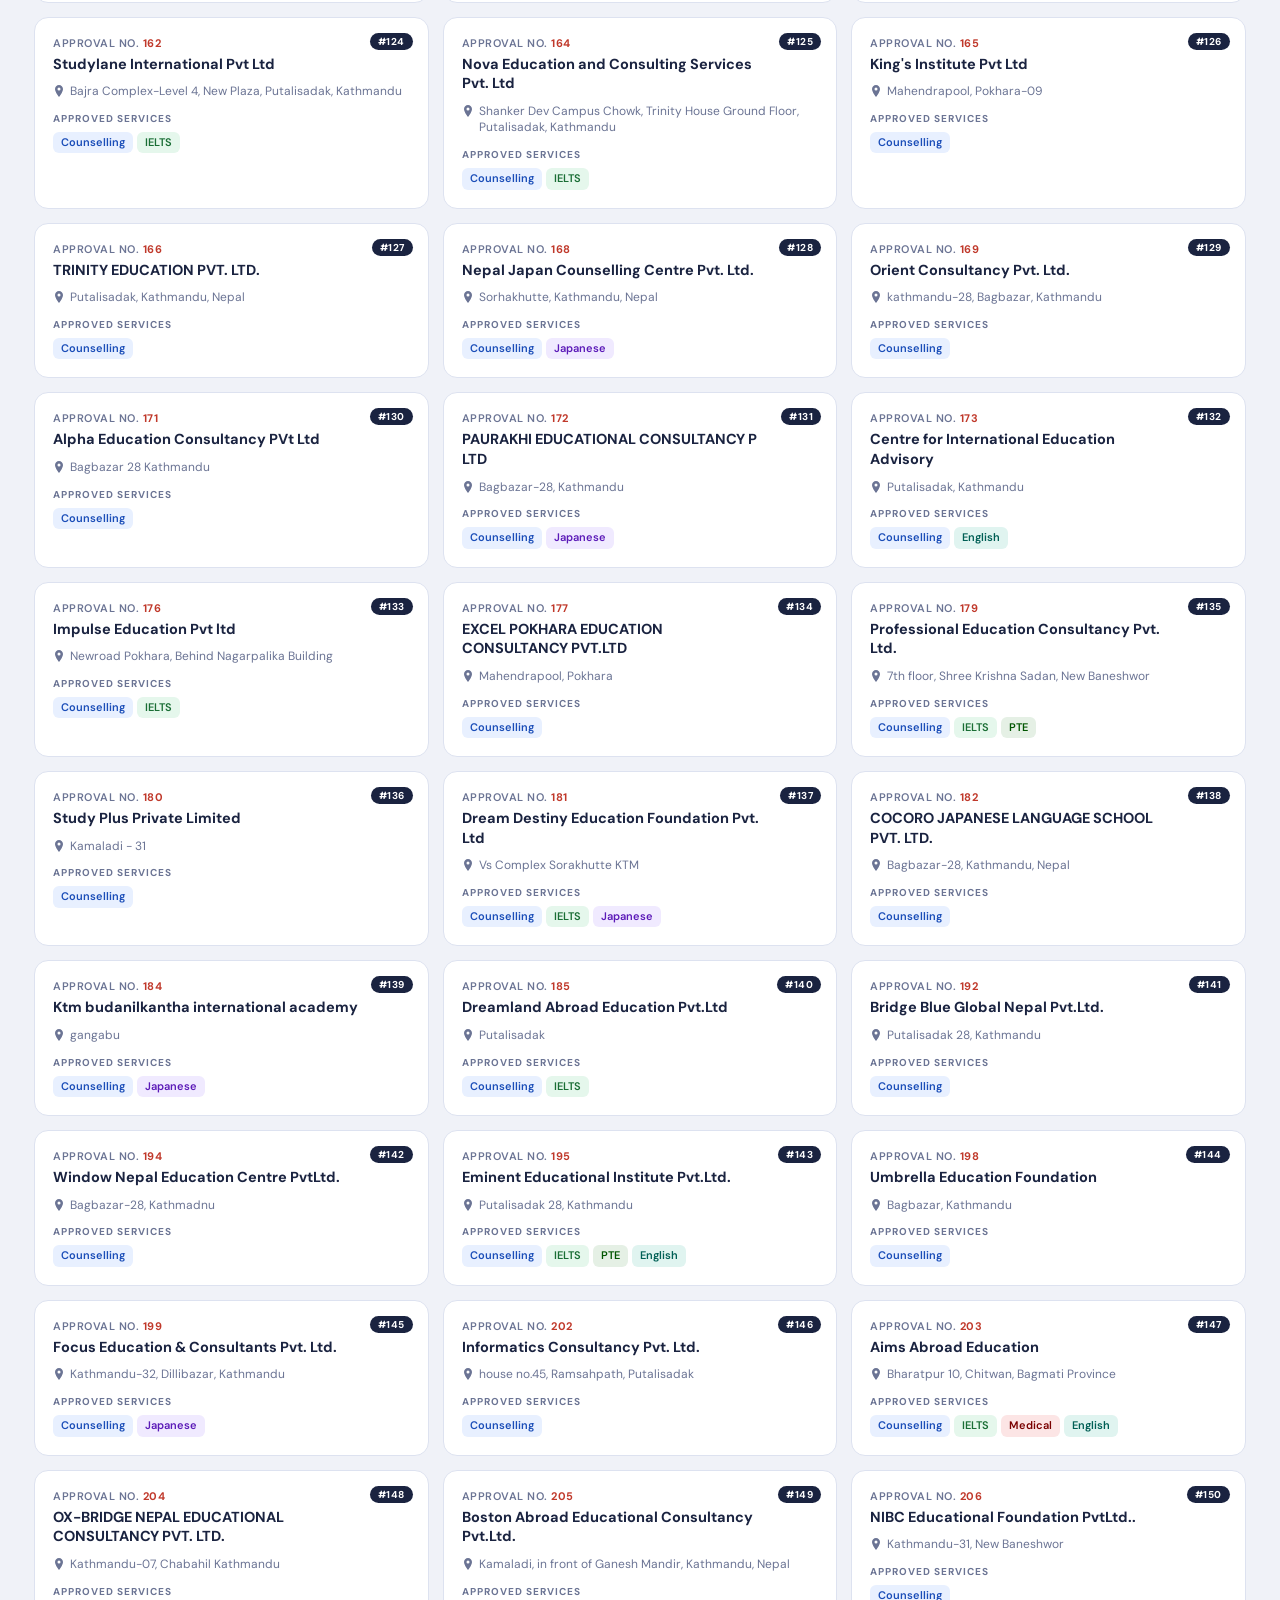
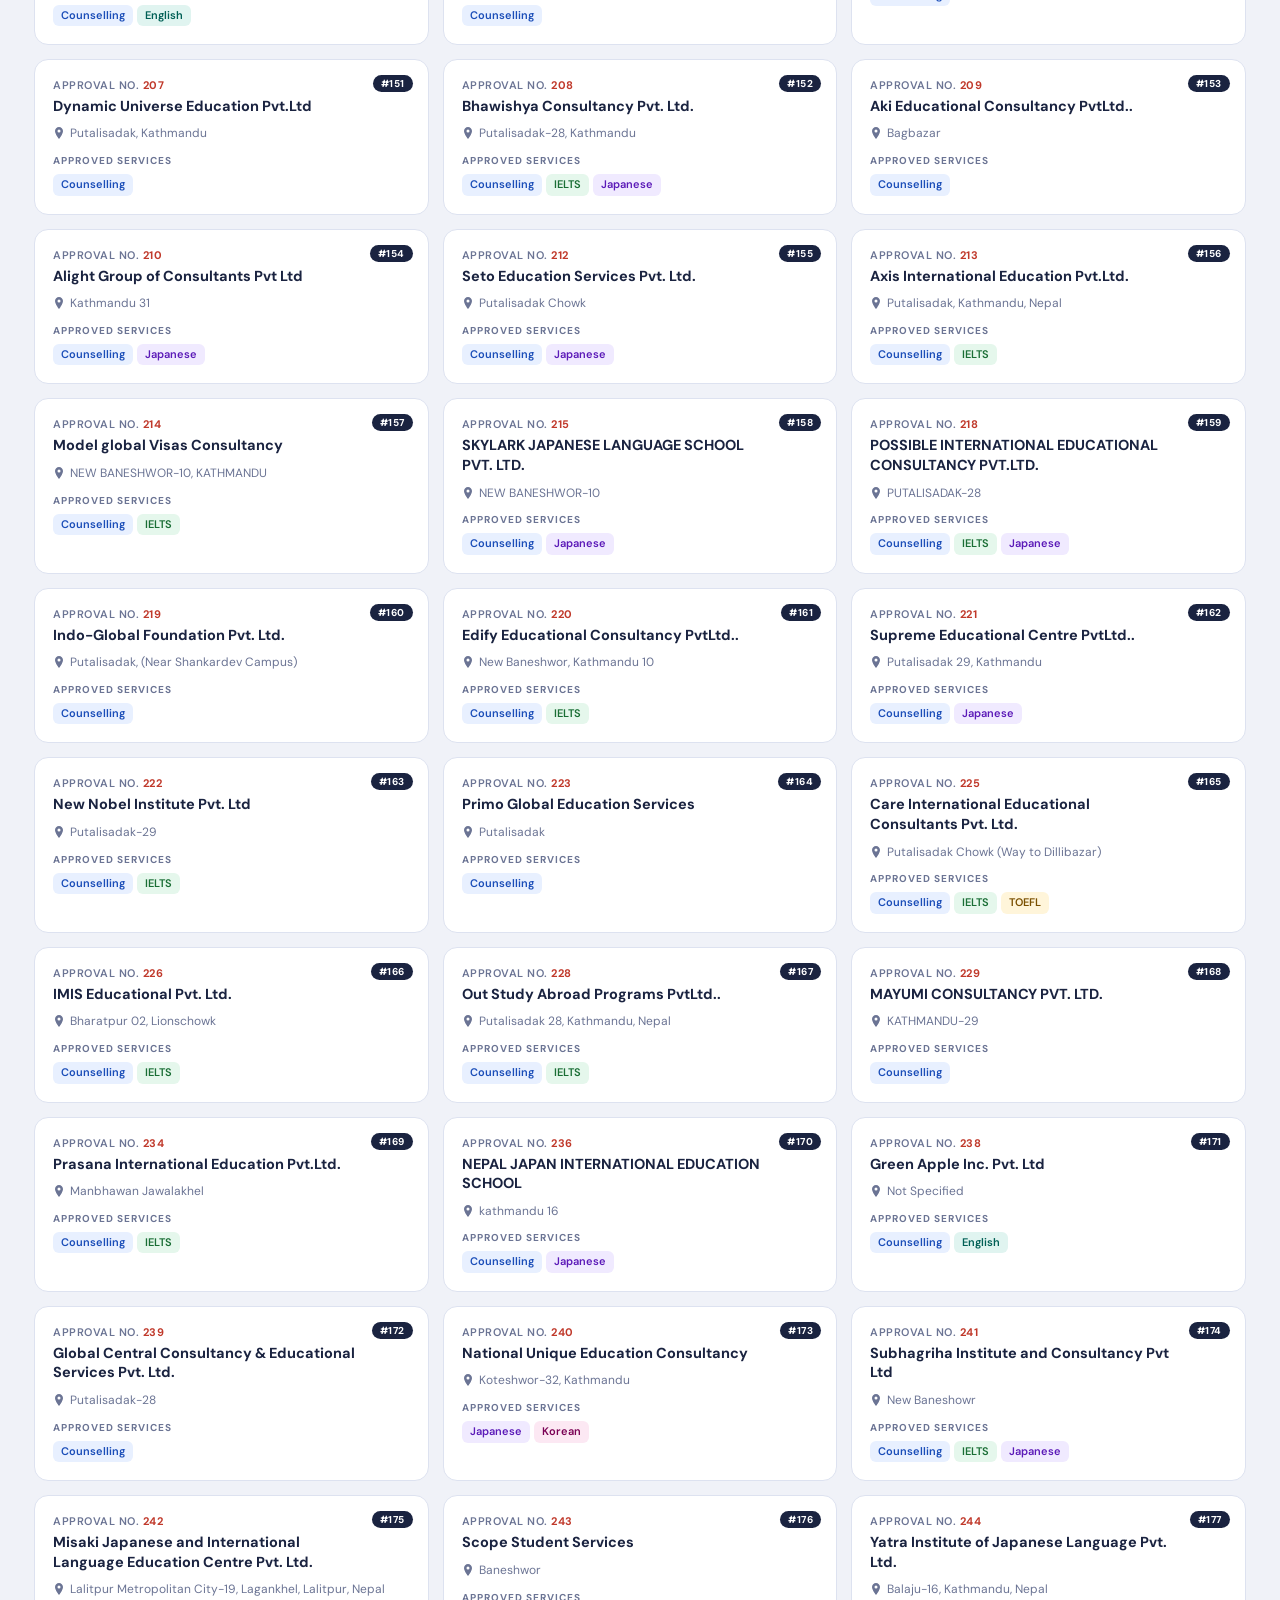
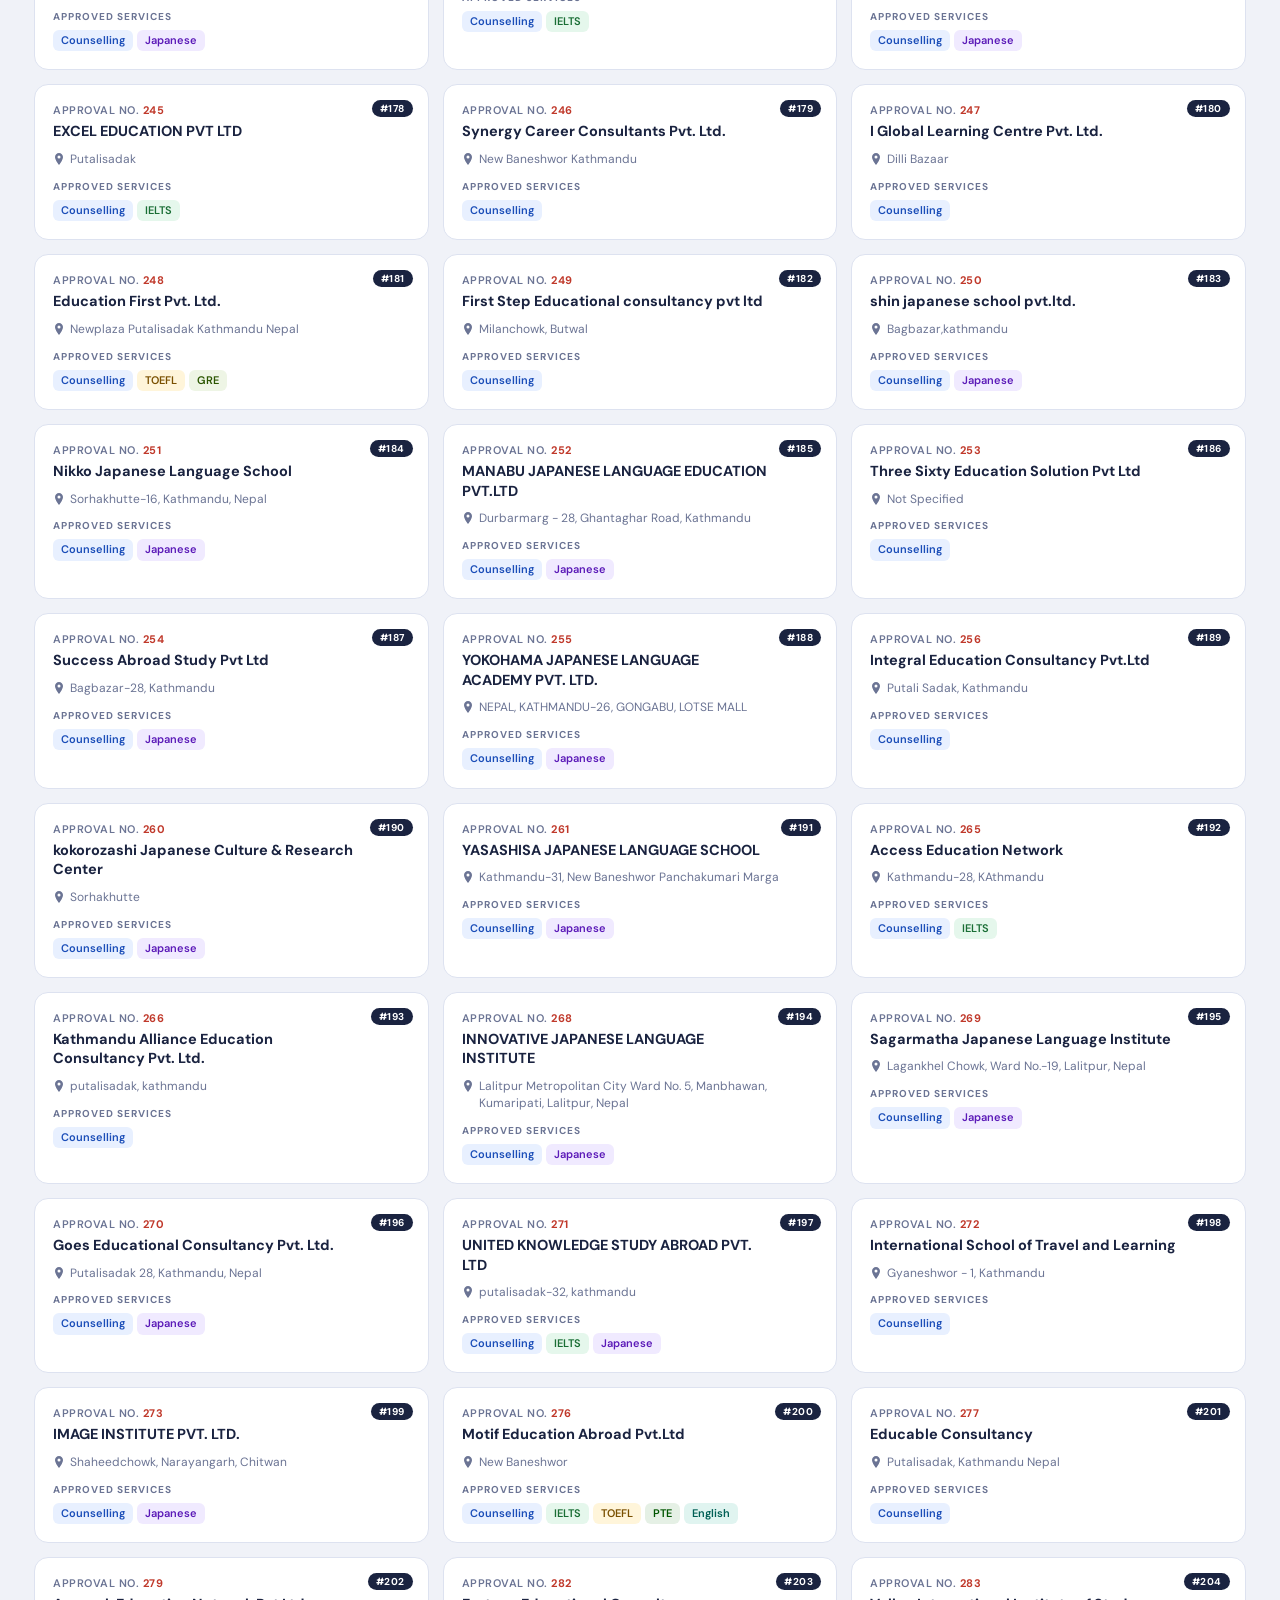
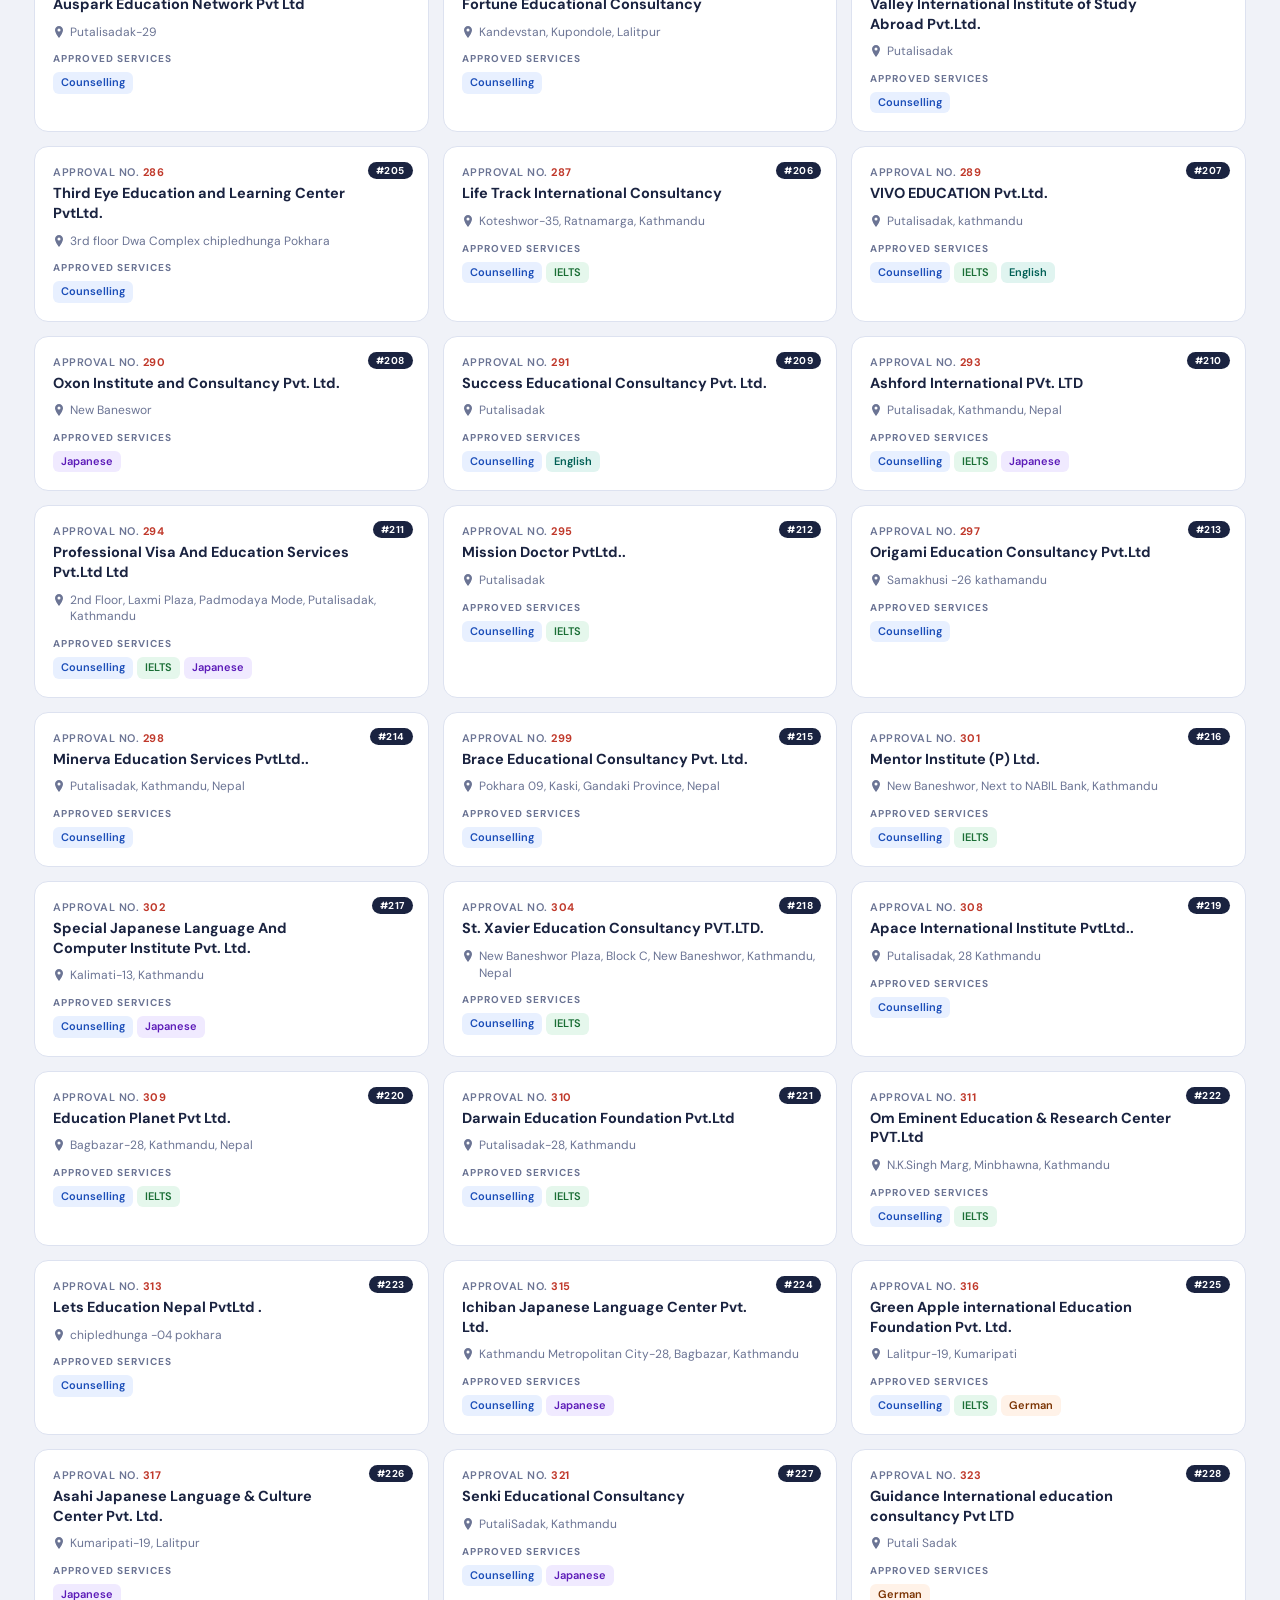
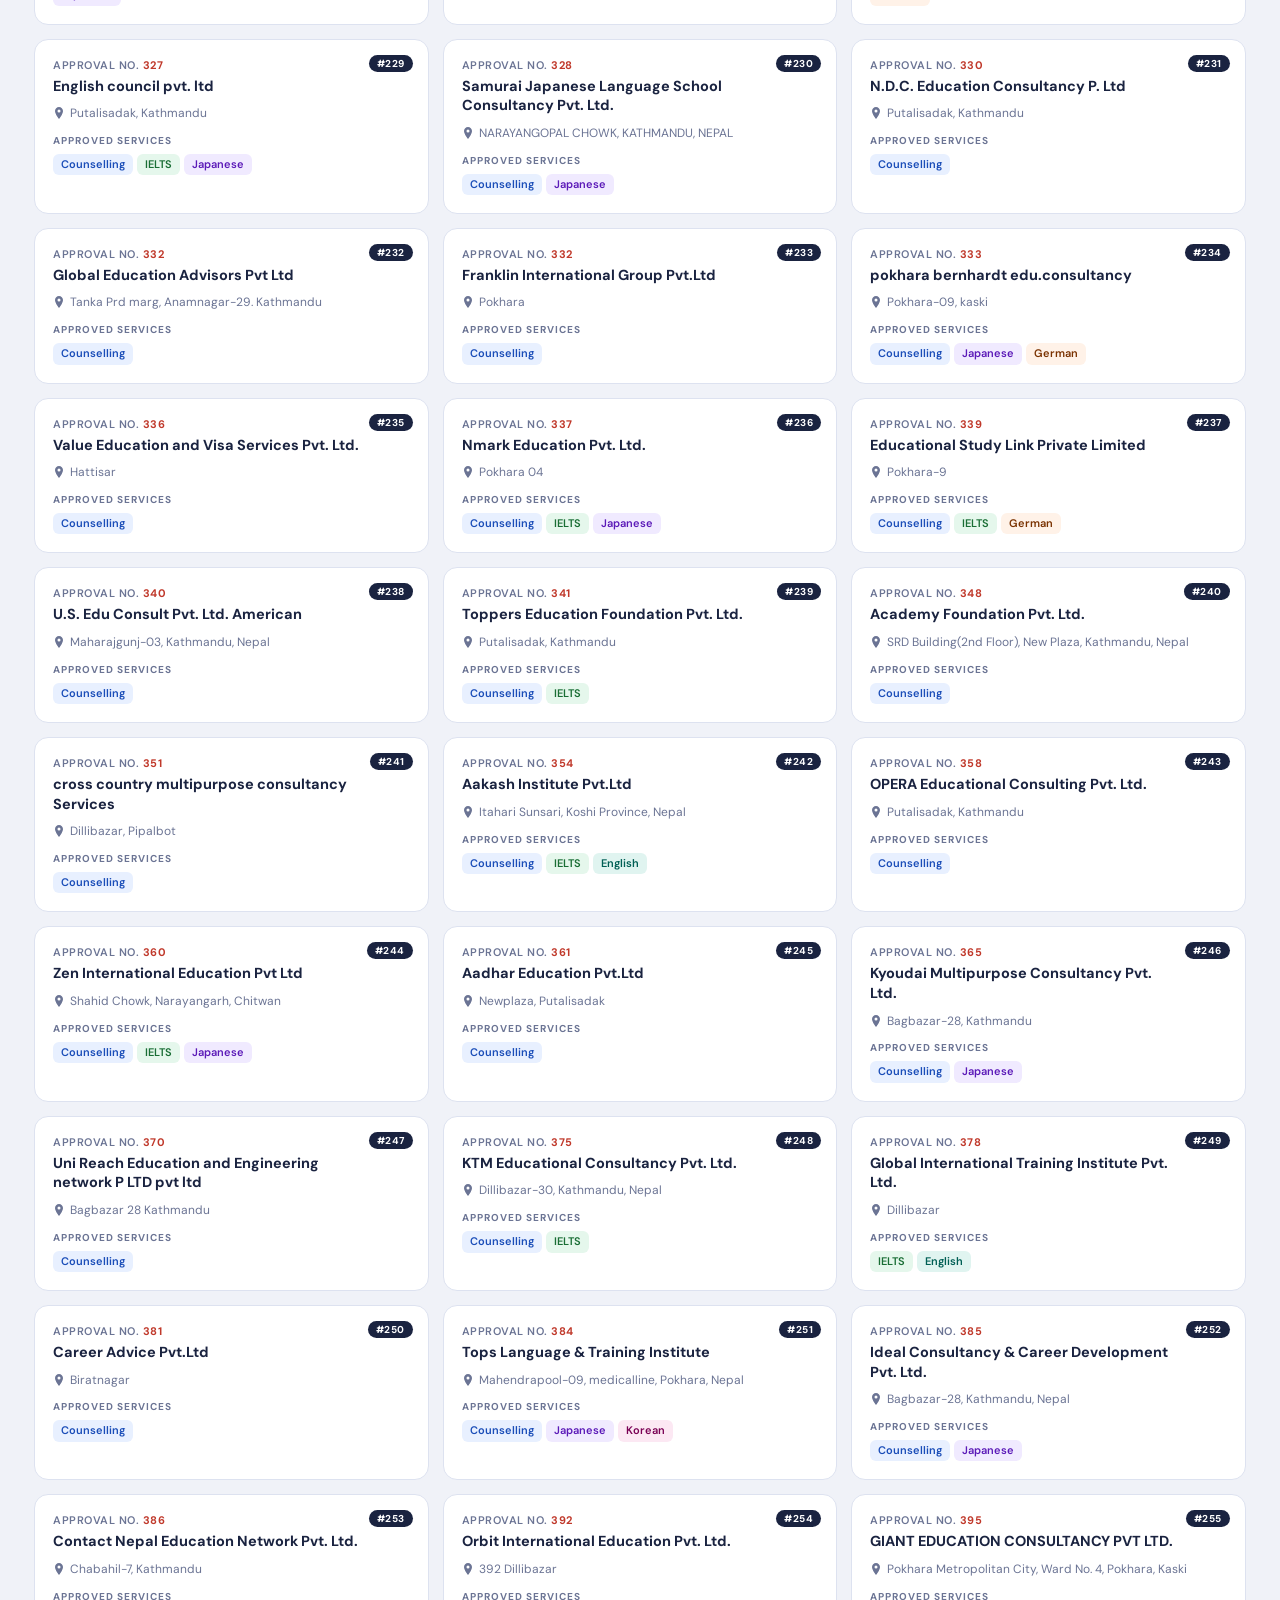
==== commit 497827b1: "Remove government info from header Removed the government and ministry information from the header." ====
--- a/index.html
+++ b/index.html
@@ -3,7 +3,7 @@
 <head>
 <meta charset="UTF-8">
 <meta name="viewport" content="width=device-width, initial-scale=1.0">
-<title>Renewed Consultancies Registry FY 2082/83 | Ministry of Education & Sports, Nepal</title>
+<title>Renewed Consultancies Registry FY 2082/83 |</title>
 <link href="https://fonts.googleapis.com/css2?family=DM+Sans:ital,wght@0,300;0,400;0,500;0,600;0,700;1,400&family=Fraunces:wght@700;800&display=swap" rel="stylesheet">
 <link rel="stylesheet" href="styles.css">
 </head>
@@ -14,7 +14,7 @@
   <div class="hdr-inner">
     <div class="hdr-badge">🎓</div>
     <div>
-      <div class="hdr-sub">Government of Nepal &bull; Ministry of Education &amp; Sports</div>
+      <div class="hdr-sub"></div>
       <div class="hdr-title">Renewed Educational Consultancies Registry</div>
       <div class="hdr-meta">
         <span>Fiscal Year <b>2082/83</b></span>
@@ -81,4 +81,4 @@
 
 <script src="script.js" defer></script>
 </body>
-</html>+</html>
